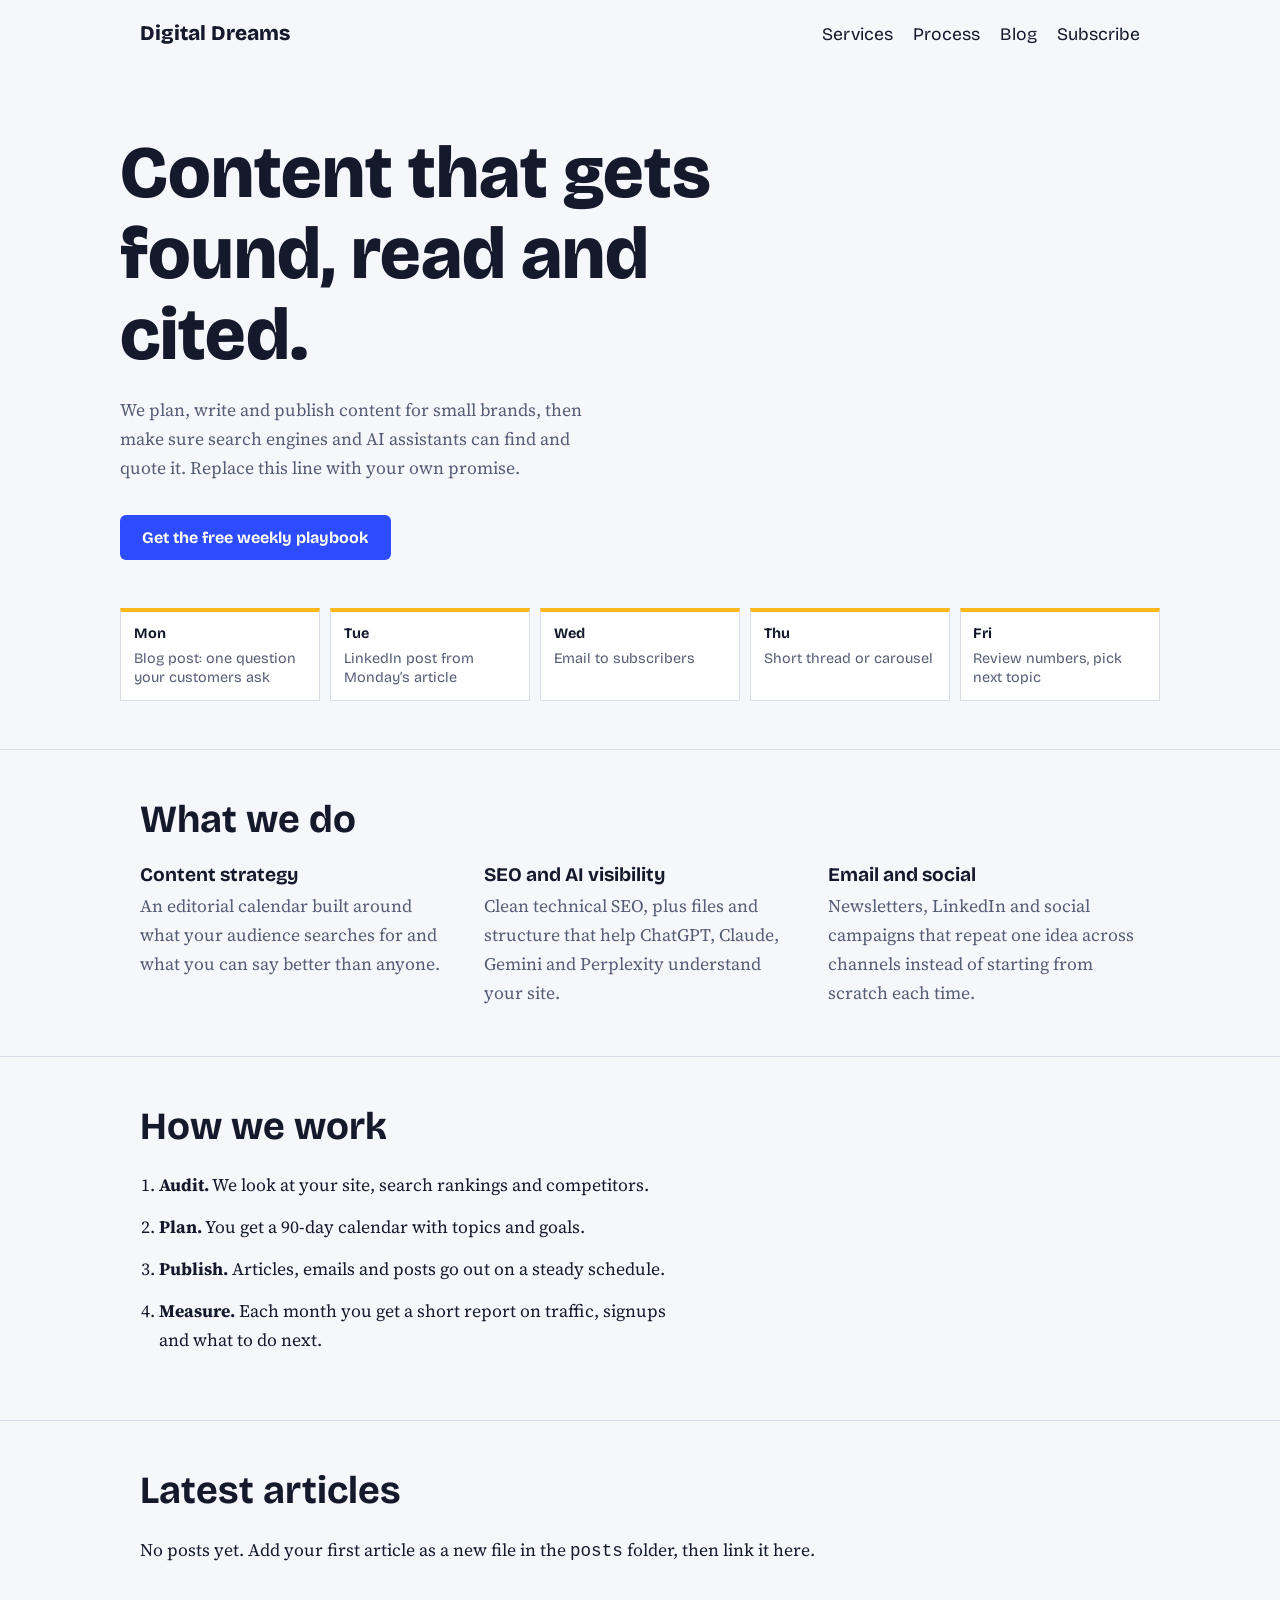
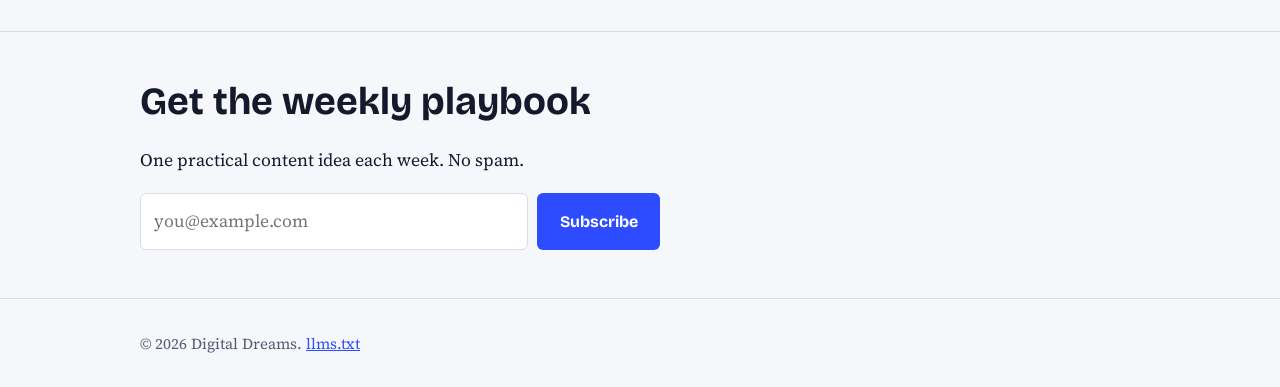
==== index.html @ f05e9f0c "Add files via upload" ====
<!DOCTYPE html>
<html lang="en">
<head>
<meta charset="utf-8">
<meta name="viewport" content="width=device-width, initial-scale=1">
<title>Digital Dreams: content that gets found</title>
<meta name="description" content="Content strategy, SEO and email for small brands. Written to rank in search and to be cited by AI assistants.">
<link rel="canonical" href="https://dantejoel369.github.io/">
<link rel="preconnect" href="https://fonts.googleapis.com">
<link rel="stylesheet" href="https://fonts.googleapis.com/css2?family=Bricolage+Grotesque:wght@500;800&family=Source+Serif+4:wght@400;600&display=swap">
<script type="application/ld+json">{"@context":"https://schema.org","@type":"Organization","name":"Digital Dreams","url":"https://dantejoel369.github.io/","description":"Content strategy, SEO and email for small brands."}</script>
<style>
:root{--bg:#f6f7fb;--ink:#14192b;--mute:#555d75;--blue:#2d4bff;--gold:#ffb81c;--card:#fff;--line:#d9dde9}
@media(prefers-color-scheme:dark){:root{--bg:#10131f;--ink:#eef0f8;--mute:#a4abc2;--blue:#8da0ff;--gold:#ffc94d;--card:#181c2c;--line:#2b3148}}
*{box-sizing:border-box}
html{scroll-behavior:smooth}
body{margin:0;background:var(--bg);color:var(--ink);font:1.1rem/1.65 "Source Serif 4",Georgia,serif}
h1,h2,h3,.brand{font-family:"Bricolage Grotesque","Segoe UI",system-ui,sans-serif;line-height:1.1;margin:0}
a{color:var(--blue)}
:focus-visible{outline:3px solid var(--gold);outline-offset:3px}
.wrap{max-width:1040px;margin:0 auto;padding:0 1.25rem}
header .wrap{display:flex;justify-content:space-between;align-items:center;padding-top:1.25rem;padding-bottom:1.25rem}
.brand{font-weight:800;font-size:1.3rem;text-decoration:none;color:var(--ink)}
nav a{margin-left:1.25rem;color:var(--ink);text-decoration:none;font-family:"Bricolage Grotesque",sans-serif}
nav a:hover{text-decoration:underline}
.hero{padding:4rem 0 3rem}
.hero h1{font-size:clamp(2.4rem,7vw,4.6rem);font-weight:800;max-width:14ch}
.hero p{max-width:52ch;color:var(--mute);margin:1.25rem 0 2rem}
.btn{display:inline-block;background:var(--blue);color:#fff;padding:.8rem 1.4rem;border-radius:6px;font:700 1rem "Bricolage Grotesque",sans-serif;text-decoration:none}
@media(prefers-color-scheme:dark){.btn{color:#10131f}}
.week{display:grid;grid-template-columns:repeat(5,1fr);gap:.6rem;margin-top:3rem}
.day{background:var(--card);border:1px solid var(--line);border-top:4px solid var(--gold);padding:.8rem;font:.9rem/1.35 "Bricolage Grotesque",sans-serif}
.day b{display:block;margin-bottom:.3rem}
.day span{color:var(--mute)}
section{padding:3rem 0;border-top:1px solid var(--line)}
section h2{font-size:clamp(1.7rem,4vw,2.4rem);margin-bottom:1.5rem}
.grid{display:grid;grid-template-columns:repeat(auto-fit,minmax(240px,1fr));gap:2rem}
.grid h3{font-size:1.2rem;margin-bottom:.4rem}
.grid p{margin:0;color:var(--mute)}
ol{padding-left:1.2rem;max-width:60ch}
li{margin-bottom:.8rem}
form{display:flex;gap:.6rem;flex-wrap:wrap;max-width:520px}
input{flex:1 1 240px;padding:.8rem;border:1px solid var(--line);border-radius:6px;background:var(--card);color:var(--ink);font:inherit}
button{cursor:pointer;border:0}
footer{padding:2rem 0;border-top:1px solid var(--line);color:var(--mute);font-size:.95rem}
@media(max-width:720px){.week{grid-template-columns:1fr 1fr}nav a{margin-left:.8rem}}
@media(prefers-reduced-motion:reduce){html{scroll-behavior:auto}}
</style>
</head>
<body>
<header><div class="wrap"><a class="brand" href="#">Digital Dreams</a>
<nav aria-label="Main"><a href="#services">Services</a><a href="#process">Process</a><a href="#blog">Blog</a><a href="#subscribe">Subscribe</a></nav></div></header>
<main>
<div class="wrap hero">
<h1>Content that gets found, read and cited.</h1>
<p>We plan, write and publish content for small brands, then make sure search engines and AI assistants can find and quote it. Replace this line with your own promise.</p>
<a class="btn" href="#subscribe">Get the free weekly playbook</a>
<div class="week" aria-label="Example weekly content plan">
<div class="day"><b>Mon</b><span>Blog post: one question your customers ask</span></div>
<div class="day"><b>Tue</b><span>LinkedIn post from Monday’s article</span></div>
<div class="day"><b>Wed</b><span>Email to subscribers</span></div>
<div class="day"><b>Thu</b><span>Short thread or carousel</span></div>
<div class="day"><b>Fri</b><span>Review numbers, pick next topic</span></div>
</div></div>

<section id="services"><div class="wrap"><h2>What we do</h2>
<div class="grid">
<div><h3>Content strategy</h3><p>An editorial calendar built around what your audience searches for and what you can say better than anyone.</p></div>
<div><h3>SEO and AI visibility</h3><p>Clean technical SEO, plus files and structure that help ChatGPT, Claude, Gemini and Perplexity understand your site.</p></div>
<div><h3>Email and social</h3><p>Newsletters, LinkedIn and social campaigns that repeat one idea across channels instead of starting from scratch each time.</p></div>
</div></div></section>

<section id="process"><div class="wrap"><h2>How we work</h2>
<ol>
<li><b>Audit.</b> We look at your site, search rankings and competitors.</li>
<li><b>Plan.</b> You get a 90-day calendar with topics and goals.</li>
<li><b>Publish.</b> Articles, emails and posts go out on a steady schedule.</li>
<li><b>Measure.</b> Each month you get a short report on traffic, signups and what to do next.</li>
</ol></div></section>

<section id="blog"><div class="wrap"><h2>Latest articles</h2>
<p>No posts yet. Add your first article as a new file in the <code>posts</code> folder, then link it here.</p></div></section>

<section id="subscribe"><div class="wrap"><h2>Get the weekly playbook</h2>
<p>One practical content idea each week. No spam.</p>
<!-- Replace the action URL with your free Formspree, Buttondown or similar form endpoint -->
<form action="https://formspree.io/f/YOUR_FORM_ID" method="post">
<label for="email" class="sr" style="position:absolute;left:-9999px">Email address</label>
<input id="email" type="email" name="email" placeholder="you@example.com" required>
<button class="btn" type="submit">Subscribe</button></form></div></section>
</main>
<footer><div class="wrap">© <span id="y">2026</span> Digital Dreams. <a href="llms.txt">llms.txt</a></div></footer>
<script>document.getElementById('y').textContent=new Date().getFullYear()</script>
</body>
</html>
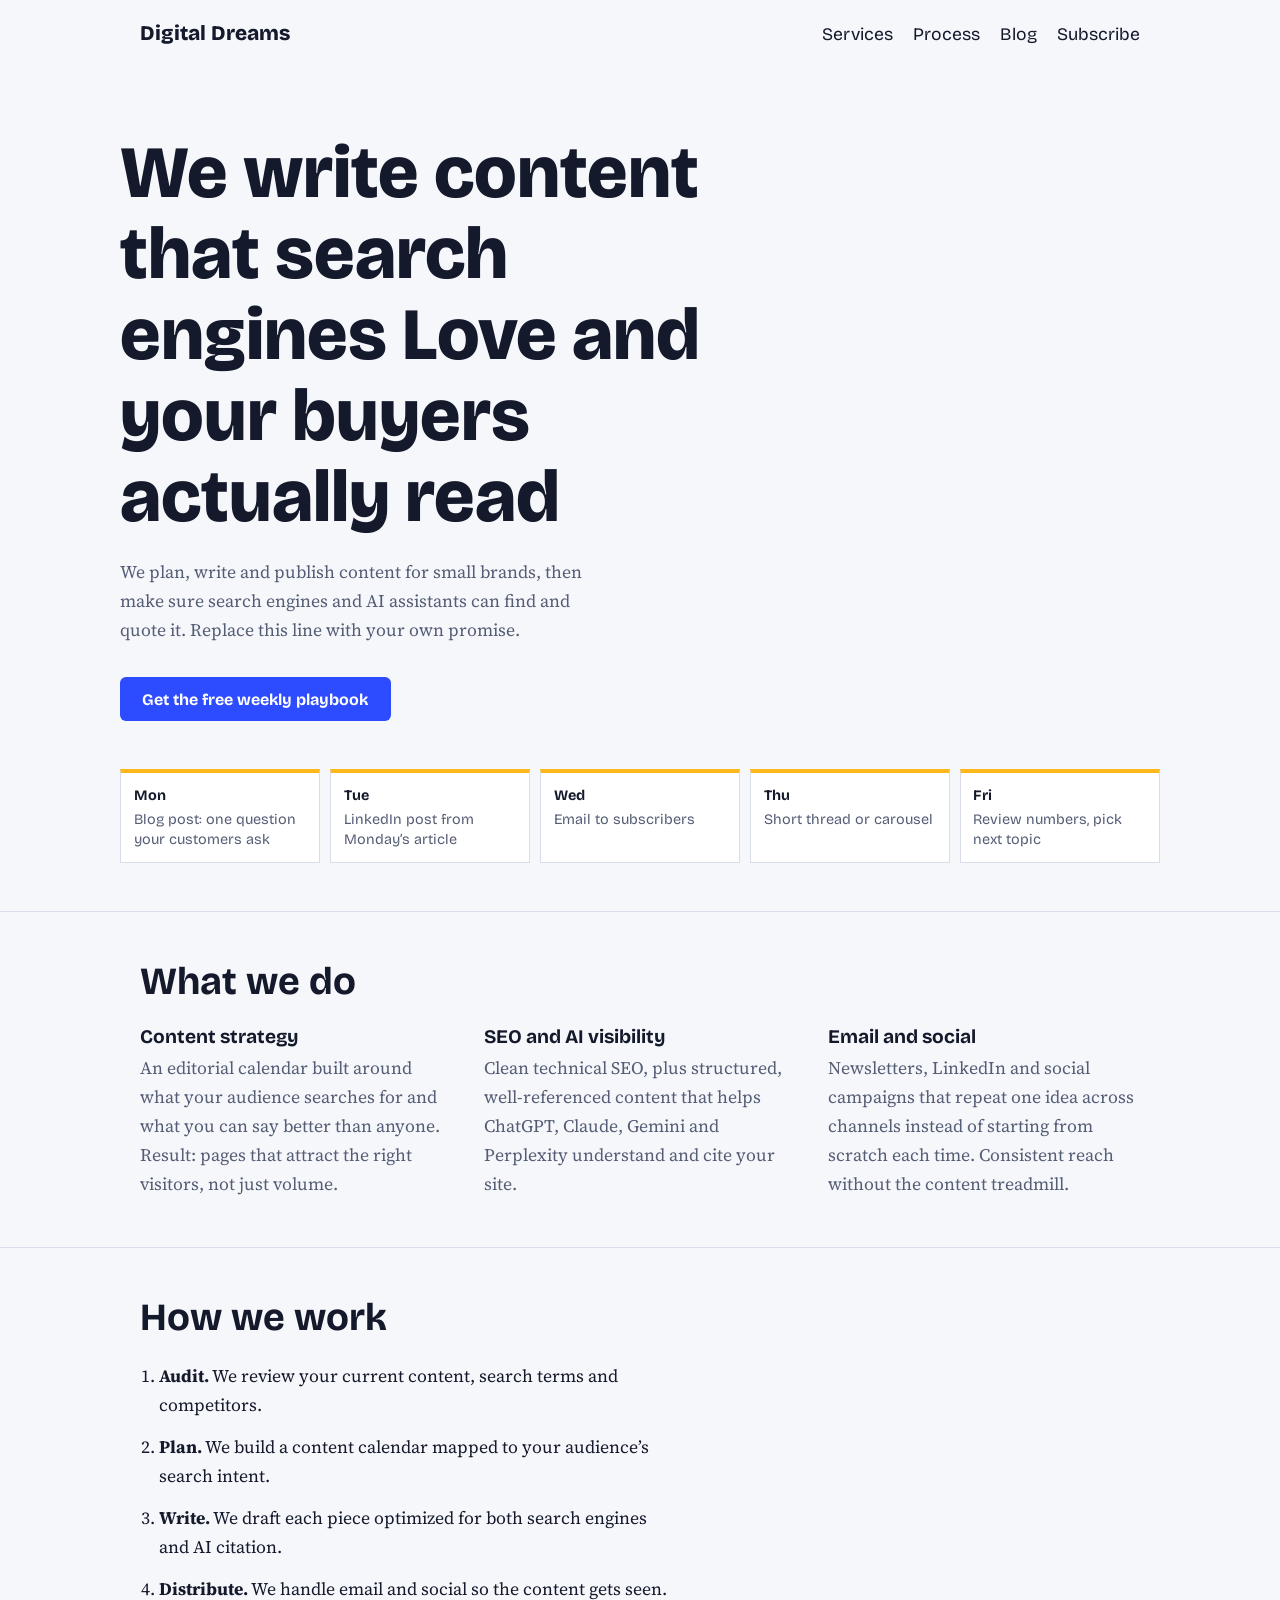
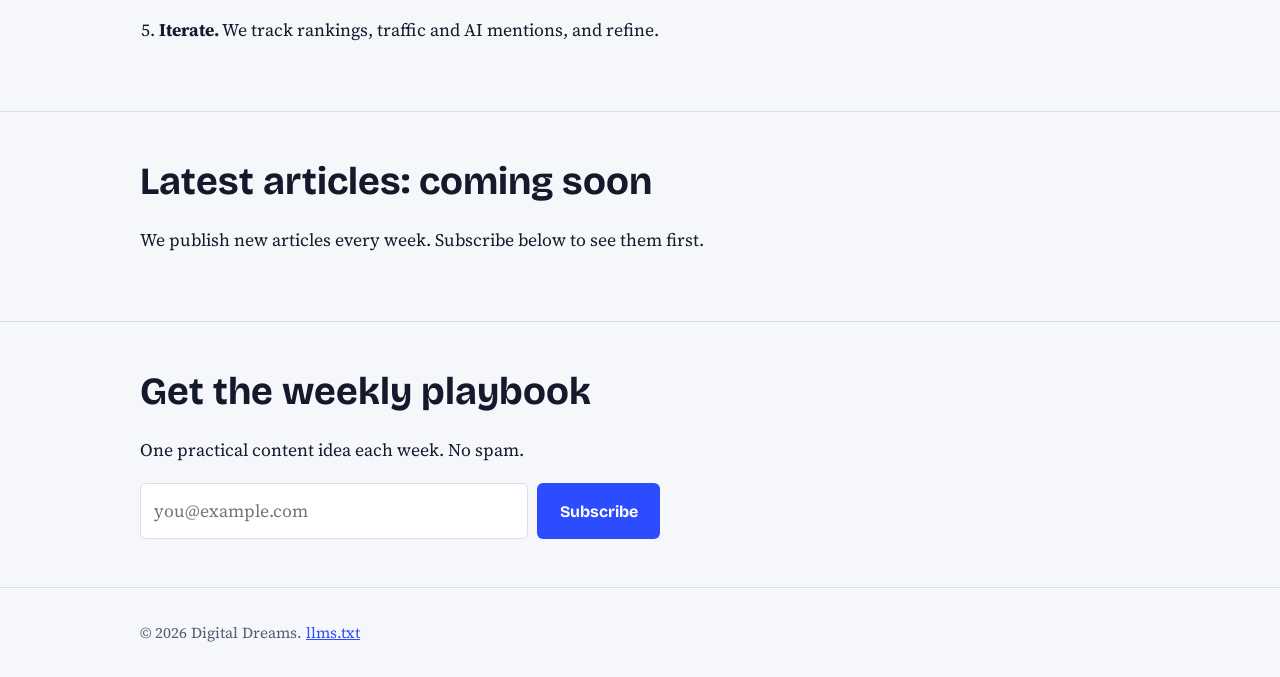
==== commit b2699b3d: "Add files via upload" ====
--- a/index.html
+++ b/index.html
@@ -52,7 +52,7 @@
 <nav aria-label="Main"><a href="#services">Services</a><a href="#process">Process</a><a href="#blog">Blog</a><a href="#subscribe">Subscribe</a></nav></div></header>
 <main>
 <div class="wrap hero">
-<h1>Content that gets found, read and cited.</h1>
+<h1>We write content that search engines Love and your buyers actually read</h1>
 <p>We plan, write and publish content for small brands, then make sure search engines and AI assistants can find and quote it. Replace this line with your own promise.</p>
 <a class="btn" href="#subscribe">Get the free weekly playbook</a>
 <div class="week" aria-label="Example weekly content plan">
@@ -65,21 +65,22 @@
 
 <section id="services"><div class="wrap"><h2>What we do</h2>
 <div class="grid">
-<div><h3>Content strategy</h3><p>An editorial calendar built around what your audience searches for and what you can say better than anyone.</p></div>
-<div><h3>SEO and AI visibility</h3><p>Clean technical SEO, plus files and structure that help ChatGPT, Claude, Gemini and Perplexity understand your site.</p></div>
-<div><h3>Email and social</h3><p>Newsletters, LinkedIn and social campaigns that repeat one idea across channels instead of starting from scratch each time.</p></div>
+<div><h3>Content strategy</h3><p>An editorial calendar built around what your audience searches for and what you can say better than anyone. Result: pages that attract the right visitors, not just volume.</p></div>
+<div><h3>SEO and AI visibility</h3><p>Clean technical SEO, plus structured, well-referenced content that helps ChatGPT, Claude, Gemini and Perplexity understand and cite your site.</p></div>
+<div><h3>Email and social</h3><p>Newsletters, LinkedIn and social campaigns that repeat one idea across channels instead of starting from scratch each time. Consistent reach without the content treadmill.</p></div>
 </div></div></section>
 
 <section id="process"><div class="wrap"><h2>How we work</h2>
 <ol>
-<li><b>Audit.</b> We look at your site, search rankings and competitors.</li>
-<li><b>Plan.</b> You get a 90-day calendar with topics and goals.</li>
-<li><b>Publish.</b> Articles, emails and posts go out on a steady schedule.</li>
-<li><b>Measure.</b> Each month you get a short report on traffic, signups and what to do next.</li>
+<li><b>Audit.</b> We review your current content, search terms and competitors.</li>
+<li><b>Plan.</b> We build a content calendar mapped to your audience’s search intent.</li>
+<li><b>Write.</b> We draft each piece optimized for both search engines and AI citation.</li>
+<li><b>Distribute.</b> We handle email and social so the content gets seen.</li>
+<li><b>Iterate.</b> We track rankings, traffic and AI mentions, and refine.</li>
 </ol></div></section>
 
-<section id="blog"><div class="wrap"><h2>Latest articles</h2>
-<p>No posts yet. Add your first article as a new file in the <code>posts</code> folder, then link it here.</p></div></section>
+<section id="blog"><div class="wrap"><h2>Latest articles: coming soon</h2>
+<p>We publish new articles every week. Subscribe below to see them first.</p></div></section>
 
 <section id="subscribe"><div class="wrap"><h2>Get the weekly playbook</h2>
 <p>One practical content idea each week. No spam.</p>
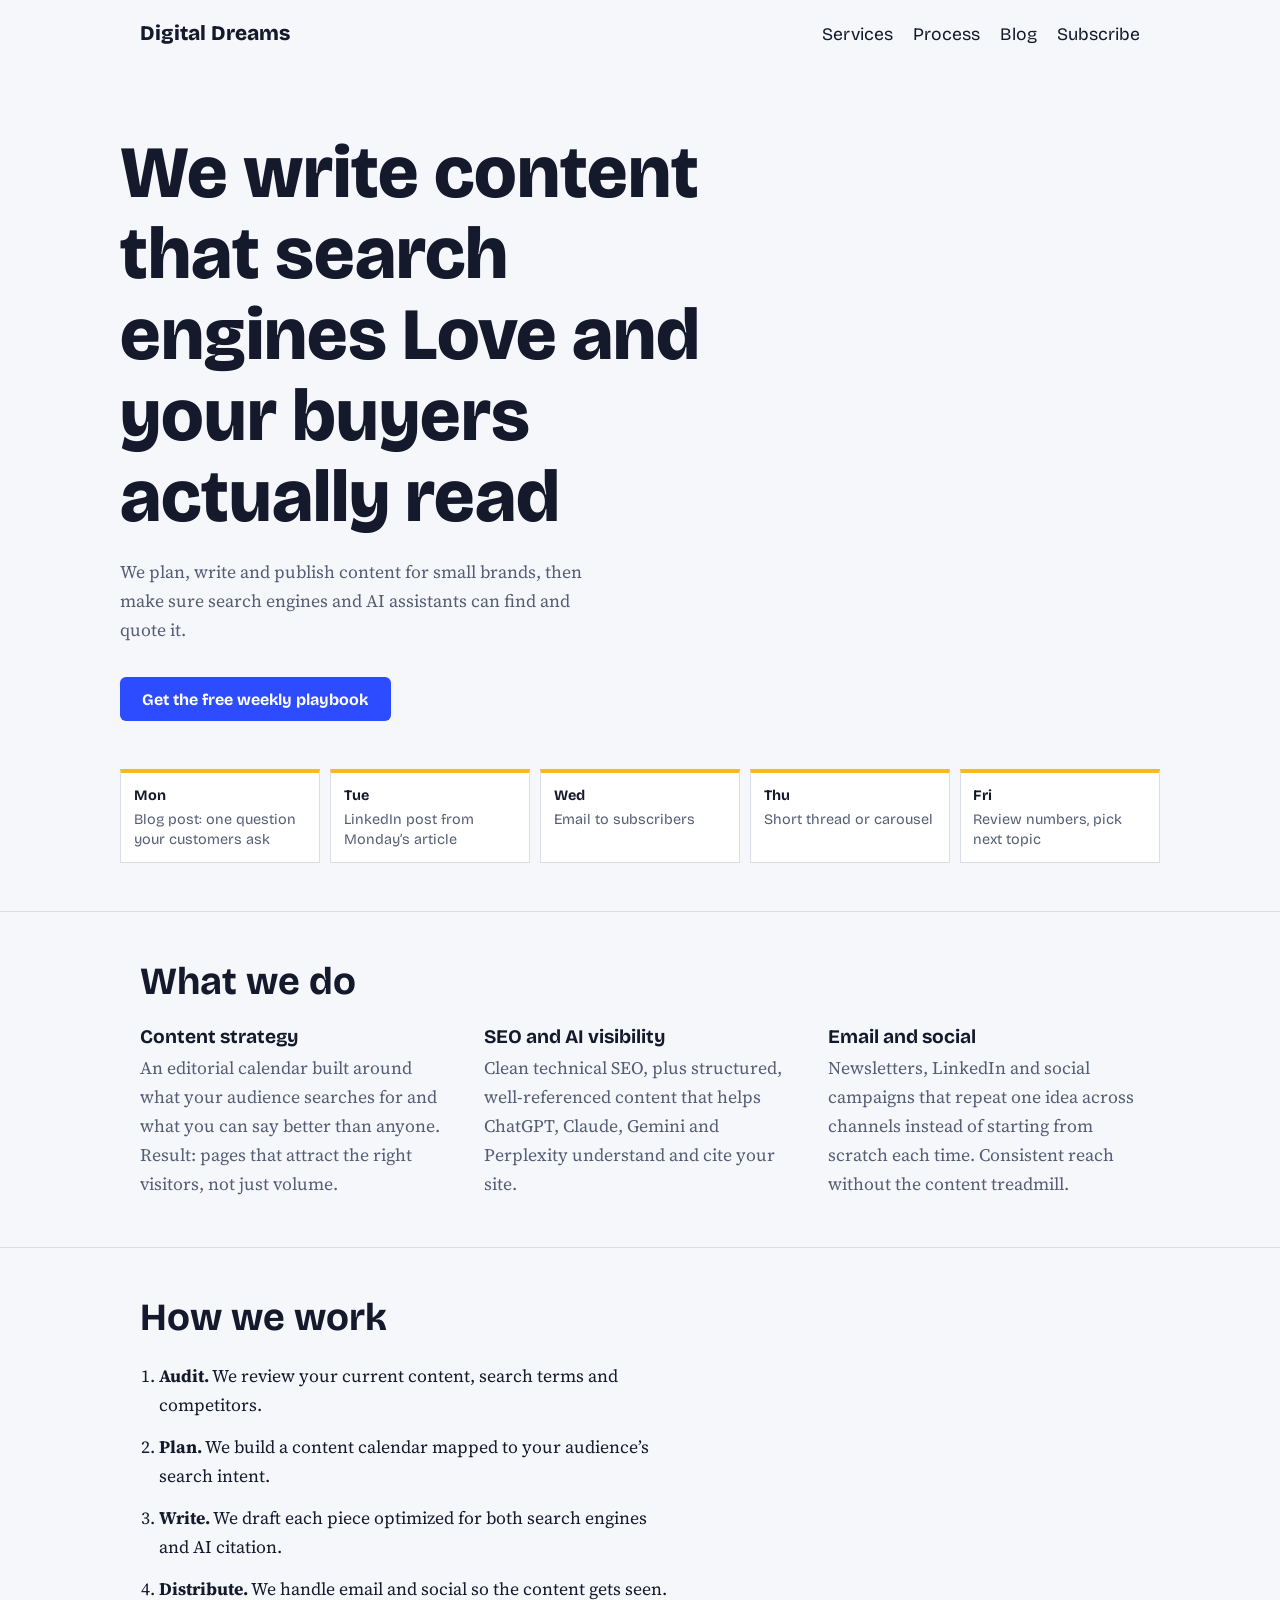
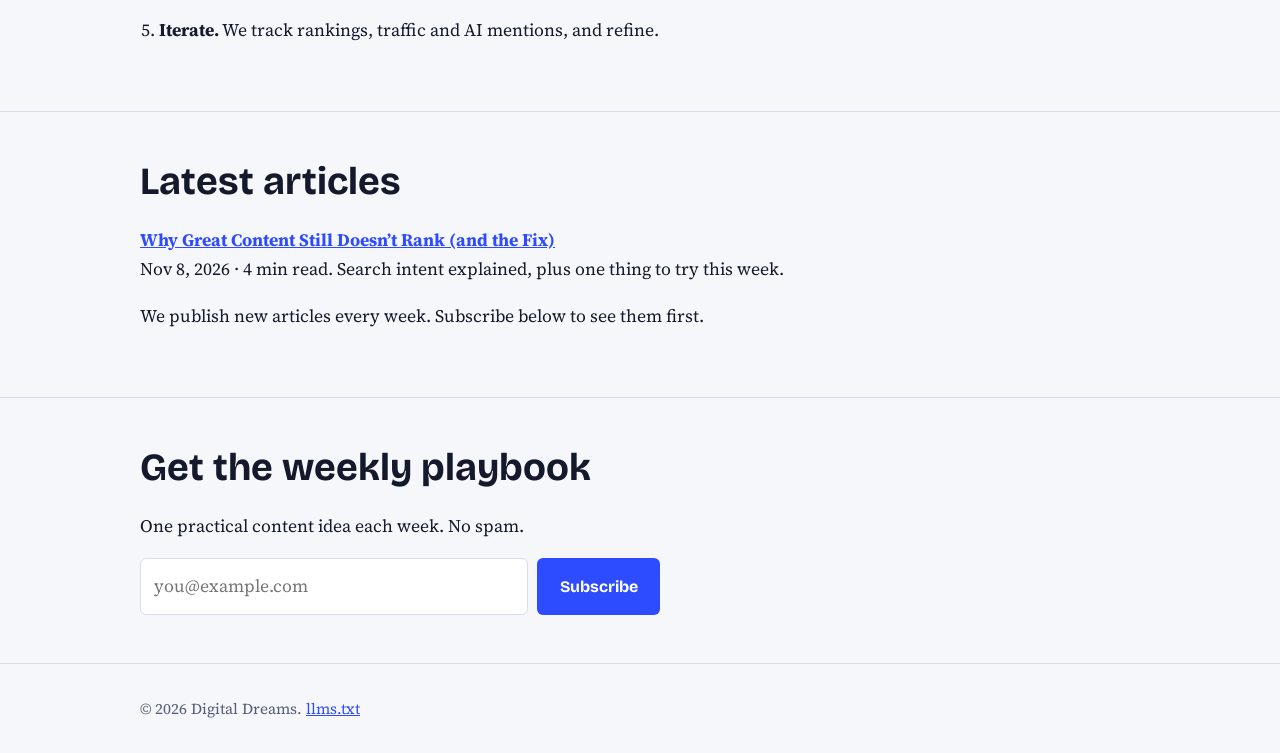
==== commit 2f3cceaa: "Update site and add article" ====
--- a/index.html
+++ b/index.html
@@ -53,7 +53,7 @@
 <main>
 <div class="wrap hero">
 <h1>We write content that search engines Love and your buyers actually read</h1>
-<p>We plan, write and publish content for small brands, then make sure search engines and AI assistants can find and quote it. Replace this line with your own promise.</p>
+<p>We plan, write and publish content for small brands, then make sure search engines and AI assistants can find and quote it.</p>
 <a class="btn" href="#subscribe">Get the free weekly playbook</a>
 <div class="week" aria-label="Example weekly content plan">
 <div class="day"><b>Mon</b><span>Blog post: one question your customers ask</span></div>
@@ -79,7 +79,8 @@
 <li><b>Iterate.</b> We track rankings, traffic and AI mentions, and refine.</li>
 </ol></div></section>
 
-<section id="blog"><div class="wrap"><h2>Latest articles: coming soon</h2>
+<section id="blog"><div class="wrap"><h2>Latest articles</h2>
+<p><a href="why-great-content-doesnt-rank.html"><b>Why Great Content Still Doesn’t Rank (and the Fix)</b></a><br>Nov 8, 2026 · 4 min read. Search intent explained, plus one thing to try this week.</p>
 <p>We publish new articles every week. Subscribe below to see them first.</p></div></section>
 
 <section id="subscribe"><div class="wrap"><h2>Get the weekly playbook</h2>
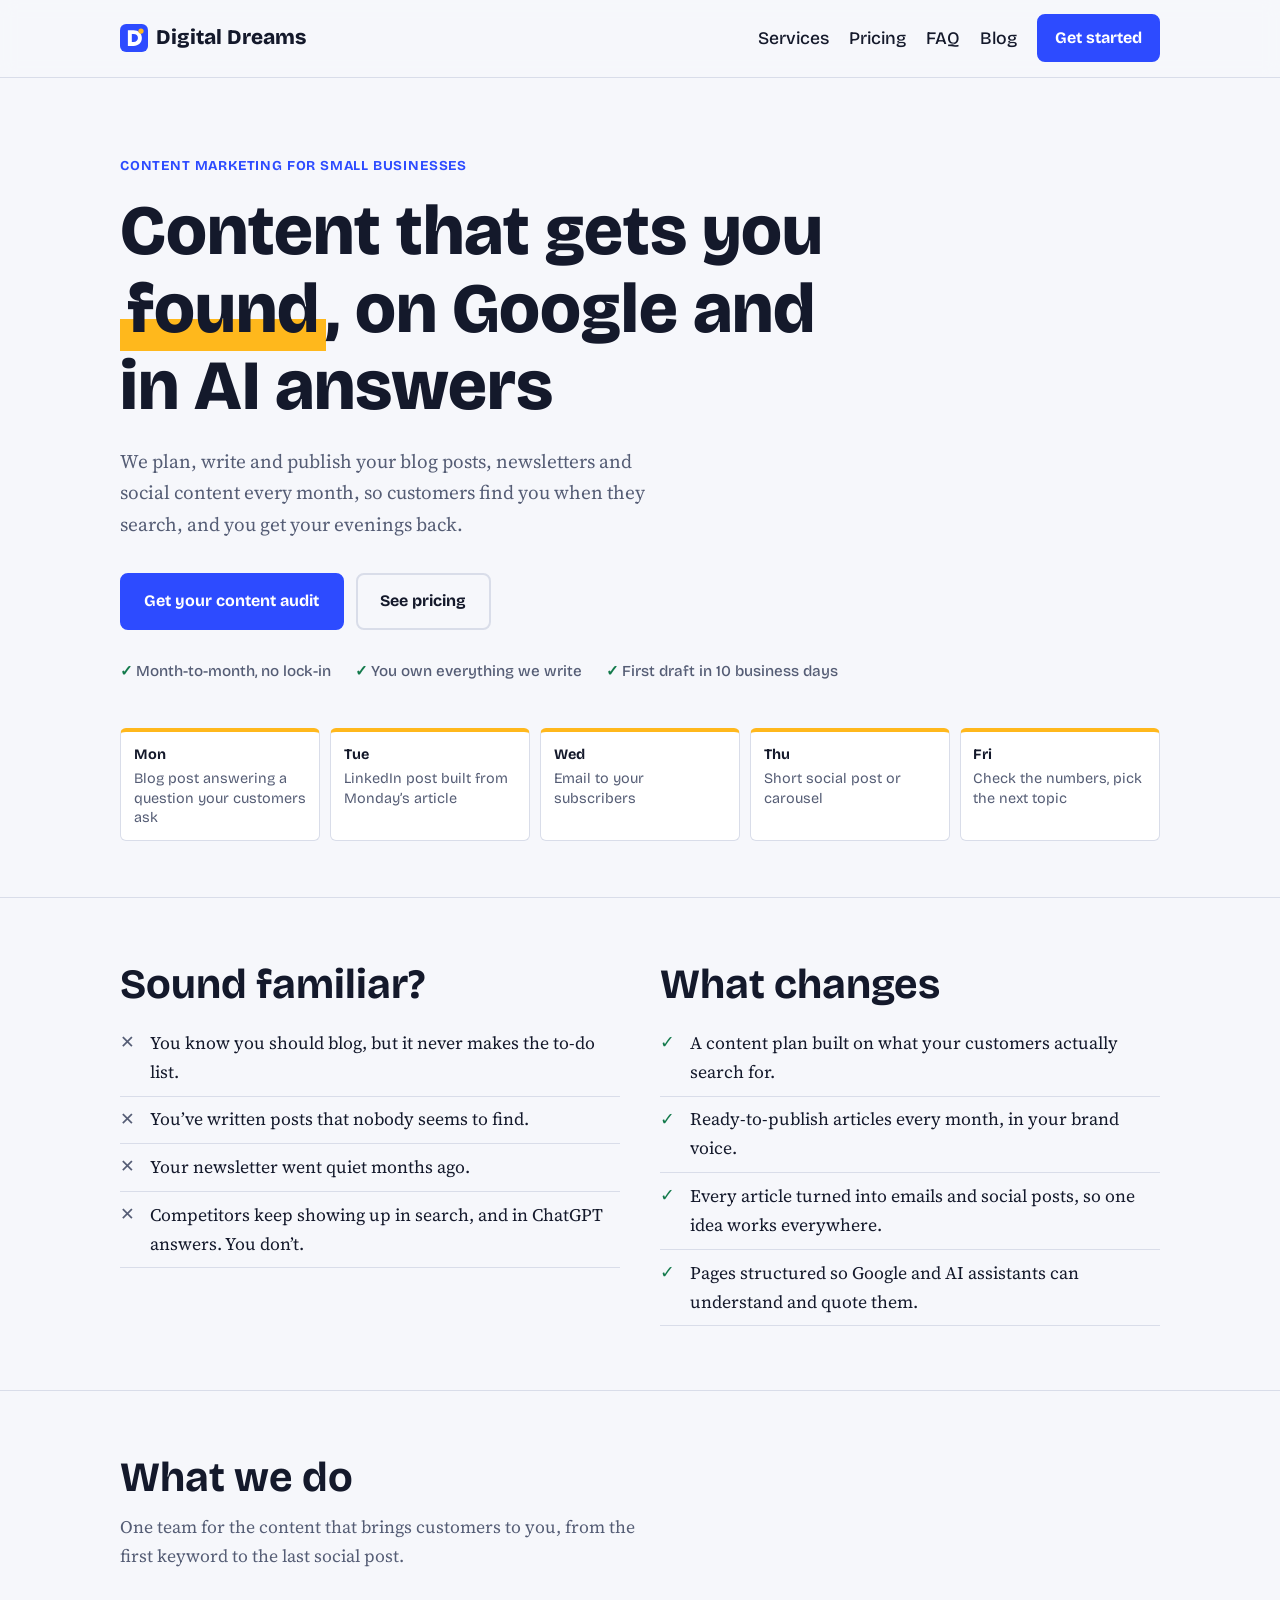
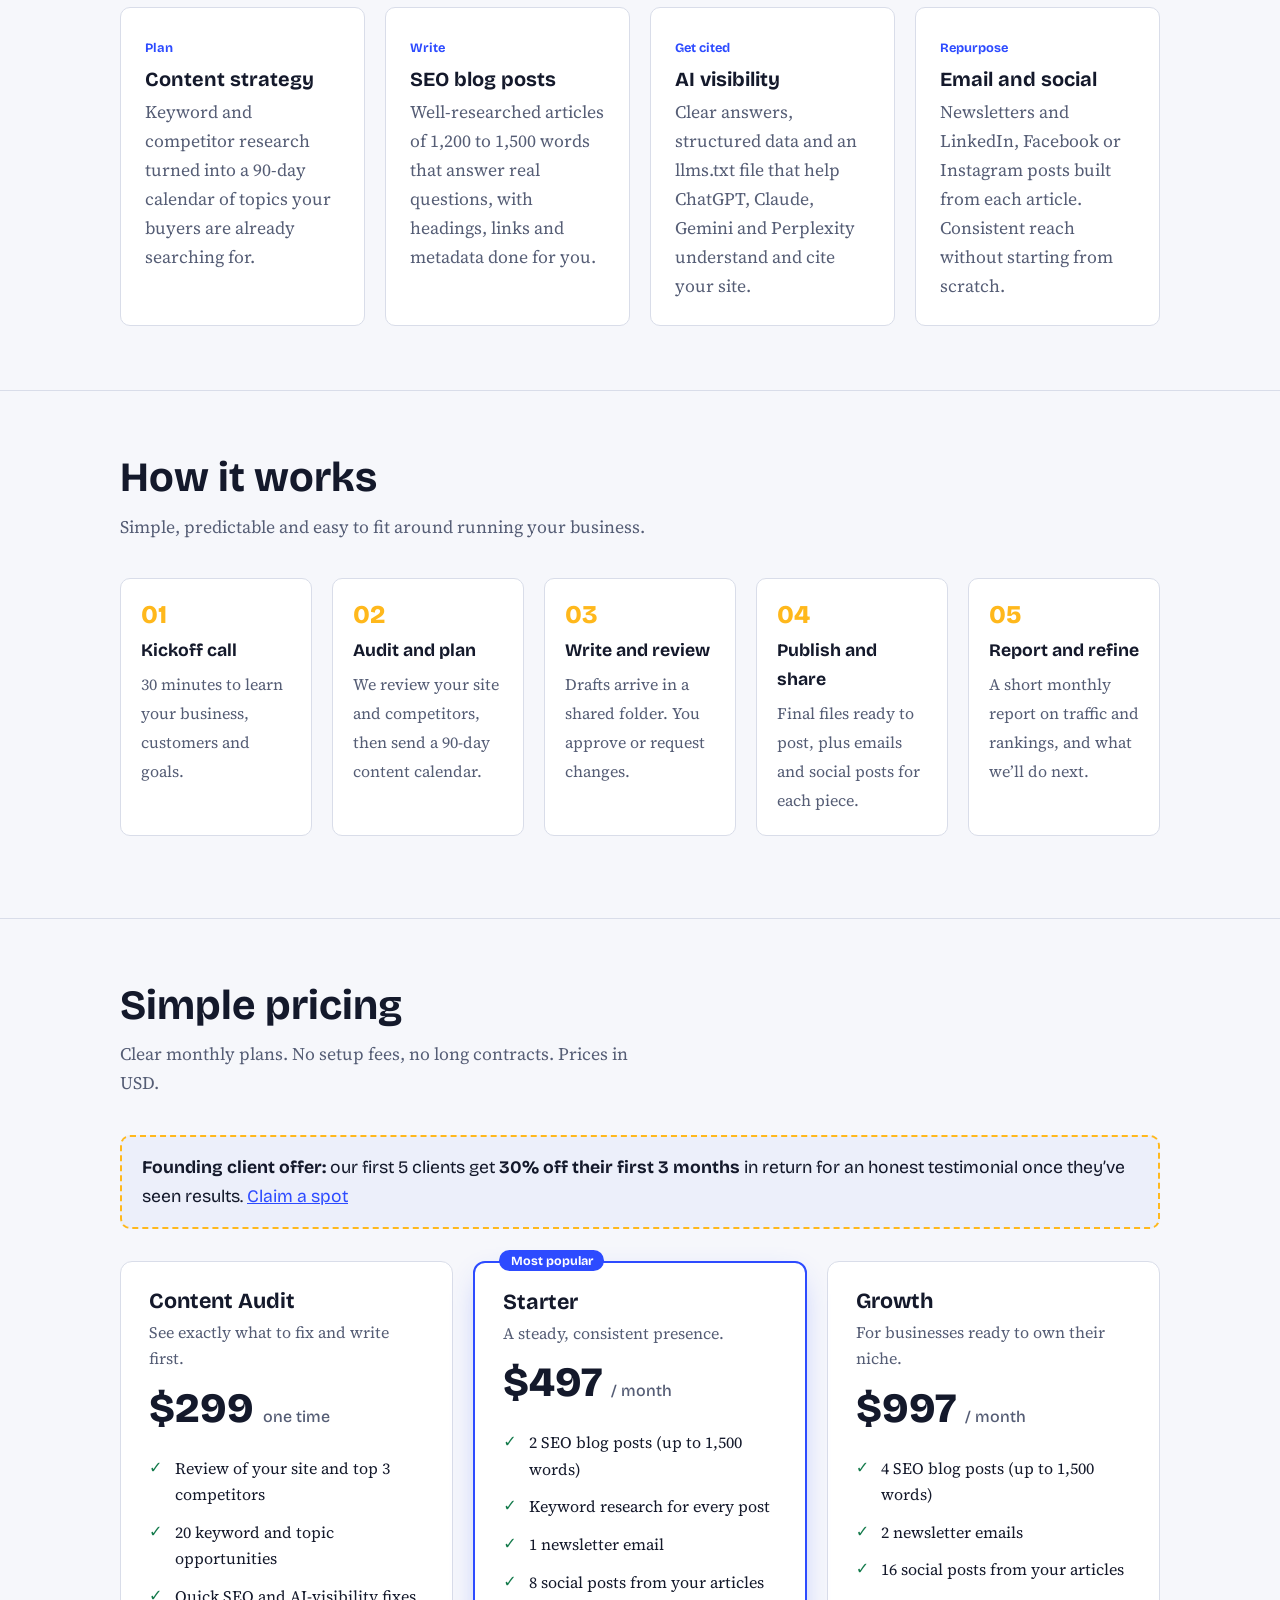
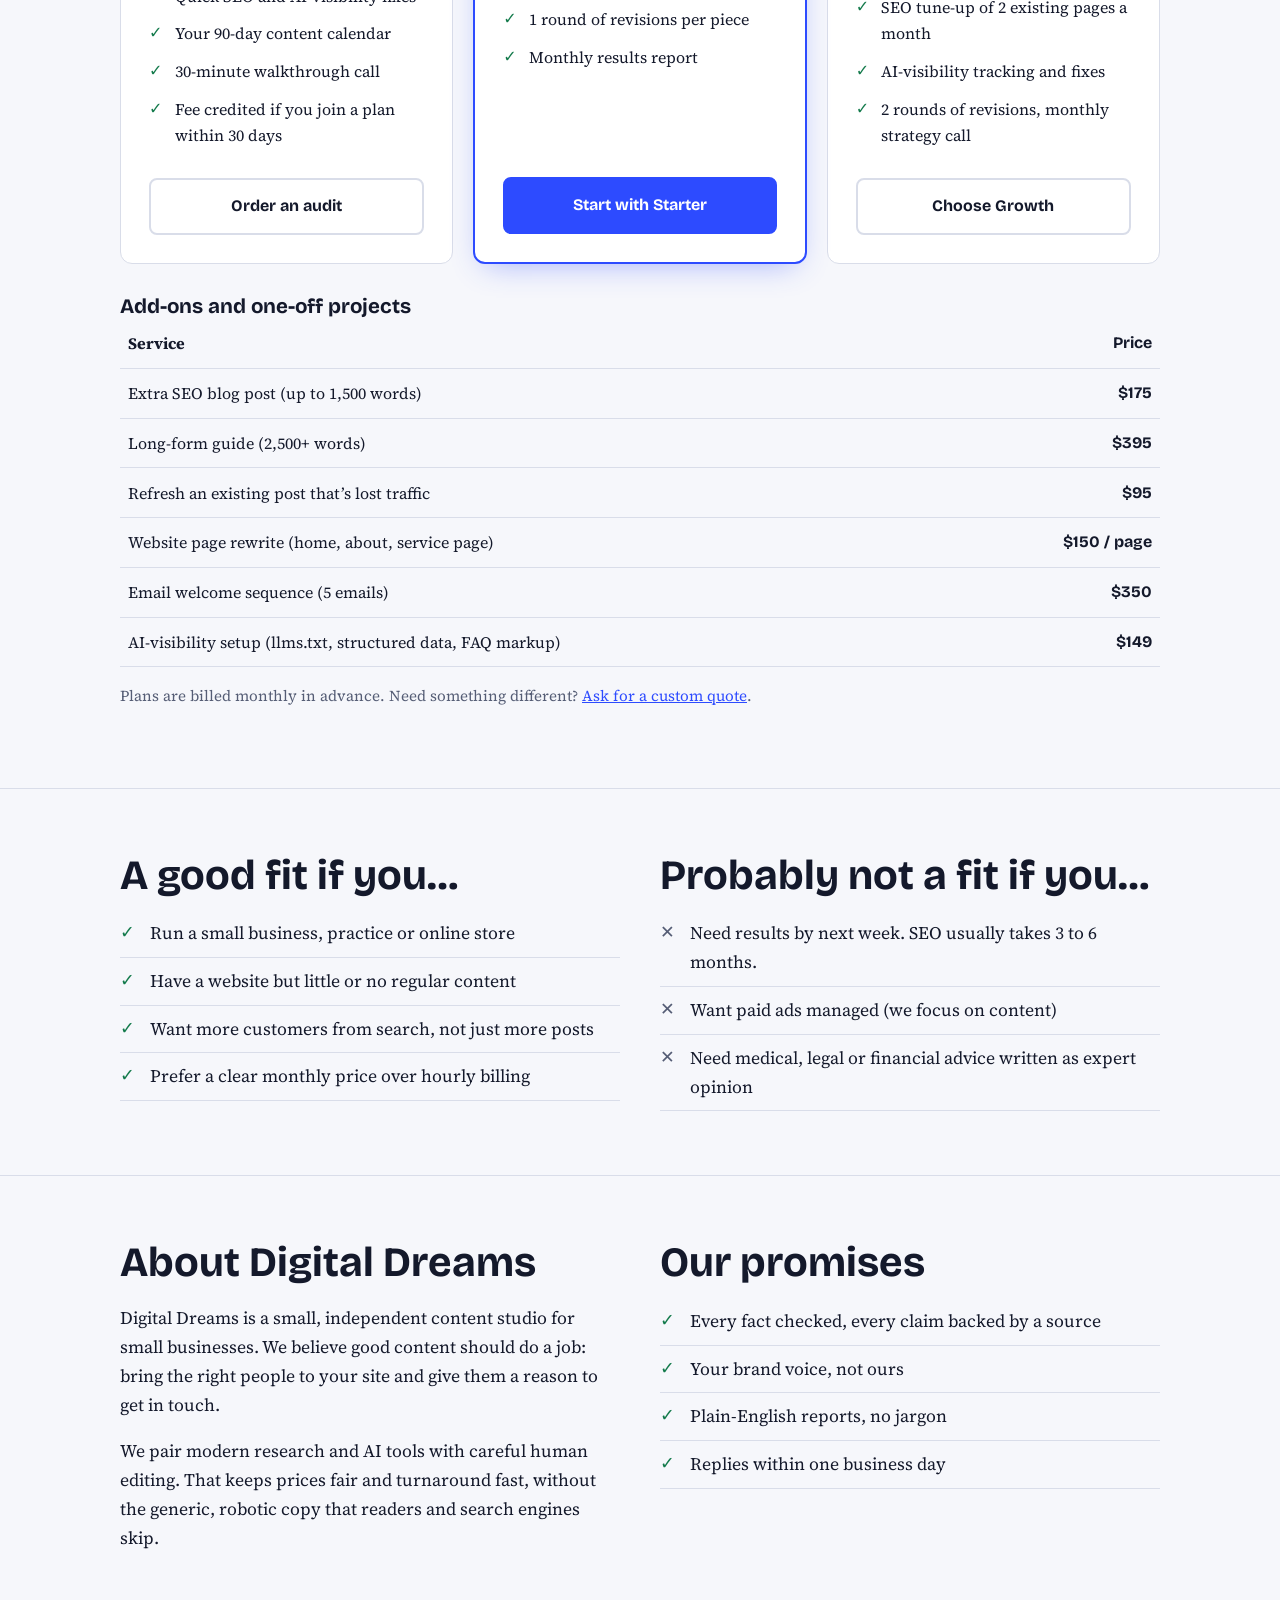
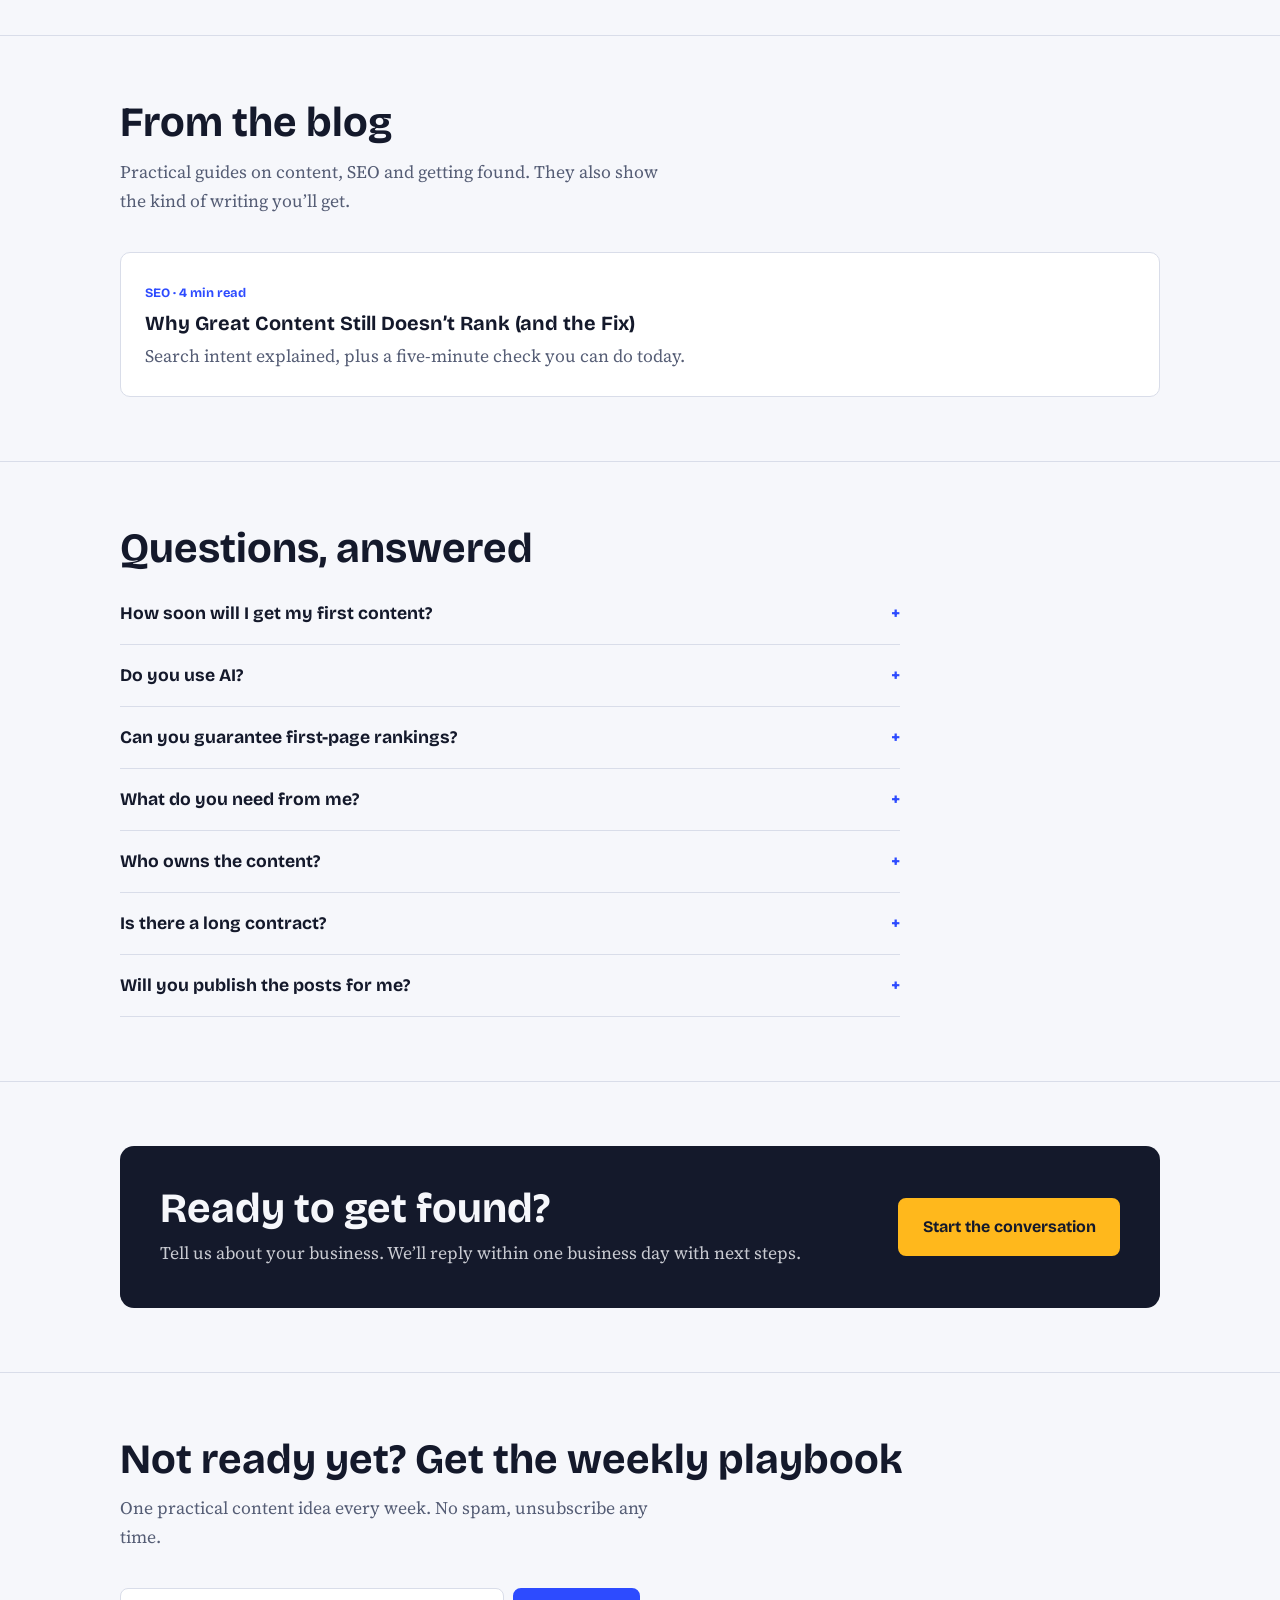
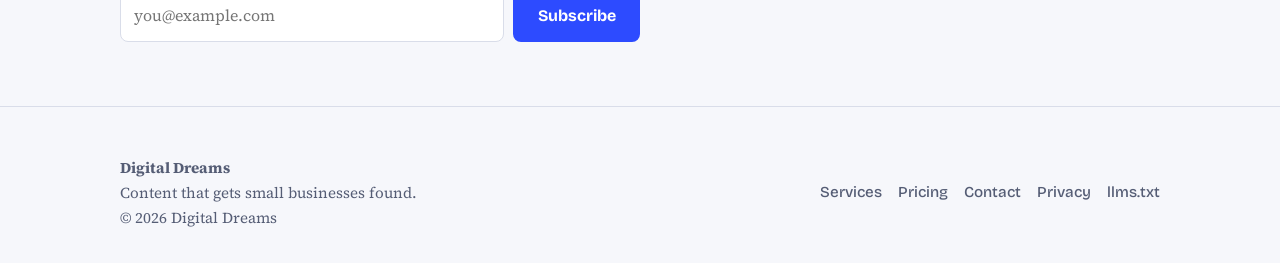
==== commit aad71f56: "Add files via upload" ====
--- a/index.html
+++ b/index.html
@@ -3,95 +3,261 @@
 <head>
 <meta charset="utf-8">
 <meta name="viewport" content="width=device-width, initial-scale=1">
-<title>Digital Dreams: content that gets found</title>
-<meta name="description" content="Content strategy, SEO and email for small brands. Written to rank in search and to be cited by AI assistants.">
+<title>Digital Dreams | SEO Content Writing & Content Marketing for Small Businesses</title>
+<meta name="description" content="Done-for-you blog posts, newsletters and social content for small businesses. Written to rank on Google and get cited by AI assistants. Plans from $497/month.">
 <link rel="canonical" href="https://dantejoel369.github.io/">
+<link rel="icon" href="favicon.svg" type="image/svg+xml">
+<meta name="theme-color" content="#2d4bff">
+<meta property="og:type" content="website">
+<meta property="og:site_name" content="Digital Dreams">
+<meta property="og:title" content="Digital Dreams | Content that gets you found">
+<meta property="og:description" content="Done-for-you SEO content, newsletters and social posts for small businesses. Plans from $497/month.">
+<meta property="og:url" content="https://dantejoel369.github.io/">
+<meta property="og:image" content="https://dantejoel369.github.io/og-image.png">
+<meta name="twitter:card" content="summary_large_image">
 <link rel="preconnect" href="https://fonts.googleapis.com">
-<link rel="stylesheet" href="https://fonts.googleapis.com/css2?family=Bricolage+Grotesque:wght@500;800&family=Source+Serif+4:wght@400;600&display=swap">
-<script type="application/ld+json">{"@context":"https://schema.org","@type":"Organization","name":"Digital Dreams","url":"https://dantejoel369.github.io/","description":"Content strategy, SEO and email for small brands."}</script>
-<style>
-:root{--bg:#f6f7fb;--ink:#14192b;--mute:#555d75;--blue:#2d4bff;--gold:#ffb81c;--card:#fff;--line:#d9dde9}
-@media(prefers-color-scheme:dark){:root{--bg:#10131f;--ink:#eef0f8;--mute:#a4abc2;--blue:#8da0ff;--gold:#ffc94d;--card:#181c2c;--line:#2b3148}}
-*{box-sizing:border-box}
-html{scroll-behavior:smooth}
-body{margin:0;background:var(--bg);color:var(--ink);font:1.1rem/1.65 "Source Serif 4",Georgia,serif}
-h1,h2,h3,.brand{font-family:"Bricolage Grotesque","Segoe UI",system-ui,sans-serif;line-height:1.1;margin:0}
-a{color:var(--blue)}
-:focus-visible{outline:3px solid var(--gold);outline-offset:3px}
-.wrap{max-width:1040px;margin:0 auto;padding:0 1.25rem}
-header .wrap{display:flex;justify-content:space-between;align-items:center;padding-top:1.25rem;padding-bottom:1.25rem}
-.brand{font-weight:800;font-size:1.3rem;text-decoration:none;color:var(--ink)}
-nav a{margin-left:1.25rem;color:var(--ink);text-decoration:none;font-family:"Bricolage Grotesque",sans-serif}
-nav a:hover{text-decoration:underline}
-.hero{padding:4rem 0 3rem}
-.hero h1{font-size:clamp(2.4rem,7vw,4.6rem);font-weight:800;max-width:14ch}
-.hero p{max-width:52ch;color:var(--mute);margin:1.25rem 0 2rem}
-.btn{display:inline-block;background:var(--blue);color:#fff;padding:.8rem 1.4rem;border-radius:6px;font:700 1rem "Bricolage Grotesque",sans-serif;text-decoration:none}
-@media(prefers-color-scheme:dark){.btn{color:#10131f}}
-.week{display:grid;grid-template-columns:repeat(5,1fr);gap:.6rem;margin-top:3rem}
-.day{background:var(--card);border:1px solid var(--line);border-top:4px solid var(--gold);padding:.8rem;font:.9rem/1.35 "Bricolage Grotesque",sans-serif}
-.day b{display:block;margin-bottom:.3rem}
-.day span{color:var(--mute)}
-section{padding:3rem 0;border-top:1px solid var(--line)}
-section h2{font-size:clamp(1.7rem,4vw,2.4rem);margin-bottom:1.5rem}
-.grid{display:grid;grid-template-columns:repeat(auto-fit,minmax(240px,1fr));gap:2rem}
-.grid h3{font-size:1.2rem;margin-bottom:.4rem}
-.grid p{margin:0;color:var(--mute)}
-ol{padding-left:1.2rem;max-width:60ch}
-li{margin-bottom:.8rem}
-form{display:flex;gap:.6rem;flex-wrap:wrap;max-width:520px}
-input{flex:1 1 240px;padding:.8rem;border:1px solid var(--line);border-radius:6px;background:var(--card);color:var(--ink);font:inherit}
-button{cursor:pointer;border:0}
-footer{padding:2rem 0;border-top:1px solid var(--line);color:var(--mute);font-size:.95rem}
-@media(max-width:720px){.week{grid-template-columns:1fr 1fr}nav a{margin-left:.8rem}}
-@media(prefers-reduced-motion:reduce){html{scroll-behavior:auto}}
-</style>
+<link rel="preconnect" href="https://fonts.gstatic.com" crossorigin>
+<link rel="stylesheet" href="https://fonts.googleapis.com/css2?family=Bricolage+Grotesque:wght@500;700;800&family=Source+Serif+4:wght@400;600&display=swap">
+<link rel="stylesheet" href="css/style.css">
+<script type="application/ld+json">
+{"@context":"https://schema.org","@graph":[
+{"@type":"ProfessionalService","@id":"https://dantejoel369.github.io/#business","name":"Digital Dreams","url":"https://dantejoel369.github.io/","logo":"https://dantejoel369.github.io/favicon.svg","image":"https://dantejoel369.github.io/og-image.png","description":"Done-for-you SEO content, newsletters and social media content for small businesses.","priceRange":"$$","areaServed":"Worldwide",
+"hasOfferCatalog":{"@type":"OfferCatalog","name":"Content plans","itemListElement":[
+{"@type":"Offer","name":"Content Audit + 90-Day Plan","price":"299","priceCurrency":"USD"},
+{"@type":"Offer","name":"Starter","price":"497","priceCurrency":"USD","priceSpecification":{"@type":"UnitPriceSpecification","price":"497","priceCurrency":"USD","unitText":"MONTH"}},
+{"@type":"Offer","name":"Growth","price":"997","priceCurrency":"USD","priceSpecification":{"@type":"UnitPriceSpecification","price":"997","priceCurrency":"USD","unitText":"MONTH"}}]}},
+{"@type":"FAQPage","mainEntity":[
+{"@type":"Question","name":"How soon will I get my first content?","acceptedAnswer":{"@type":"Answer","text":"Your first article draft arrives within 10 business days of the kickoff call."}},
+{"@type":"Question","name":"Do you use AI?","acceptedAnswer":{"@type":"Answer","text":"Yes, for research and first drafts. Every piece is then edited, fact-checked and shaped to your brand voice before you see it."}},
+{"@type":"Question","name":"Is there a long contract?","acceptedAnswer":{"@type":"Answer","text":"No. Plans are month to month and you can cancel with 30 days' notice."}},
+{"@type":"Question","name":"Who owns the content?","acceptedAnswer":{"@type":"Answer","text":"You do. Once an invoice is paid, the content it covers is yours to publish, edit and reuse."}}]}
+]}
+</script>
 </head>
 <body>
-<header><div class="wrap"><a class="brand" href="#">Digital Dreams</a>
-<nav aria-label="Main"><a href="#services">Services</a><a href="#process">Process</a><a href="#blog">Blog</a><a href="#subscribe">Subscribe</a></nav></div></header>
-<main>
+<a class="skip" href="#main">Skip to content</a>
+<header><div class="wrap">
+<a class="brand" href="./"><img src="favicon.svg" width="28" height="28" alt="">Digital Dreams</a>
+<nav aria-label="Main"><a href="#services">Services</a><a href="#pricing">Pricing</a><a href="#faq">FAQ</a><a href="#blog">Blog</a><a class="btn" href="contact.html">Get started</a></nav>
+</div></header>
+
+<main id="main">
 <div class="wrap hero">
-<h1>We write content that search engines Love and your buyers actually read</h1>
-<p>We plan, write and publish content for small brands, then make sure search engines and AI assistants can find and quote it.</p>
-<a class="btn" href="#subscribe">Get the free weekly playbook</a>
-<div class="week" aria-label="Example weekly content plan">
-<div class="day"><b>Mon</b><span>Blog post: one question your customers ask</span></div>
-<div class="day"><b>Tue</b><span>LinkedIn post from Monday’s article</span></div>
-<div class="day"><b>Wed</b><span>Email to subscribers</span></div>
-<div class="day"><b>Thu</b><span>Short thread or carousel</span></div>
-<div class="day"><b>Fri</b><span>Review numbers, pick next topic</span></div>
-</div></div>
-
-<section id="services"><div class="wrap"><h2>What we do</h2>
+<span class="eyebrow">Content marketing for small businesses</span>
+<h1>Content that gets you <em>found</em>, on Google and in AI answers</h1>
+<p class="lead">We plan, write and publish your blog posts, newsletters and social content every month, so customers find you when they search, and you get your evenings back.</p>
+<div class="actions">
+<a class="btn" href="contact.html?plan=audit">Get your content audit</a>
+<a class="btn ghost" href="#pricing">See pricing</a>
+</div>
+<ul class="trust">
+<li>Month-to-month, no lock-in</li>
+<li>You own everything we write</li>
+<li>First draft in 10 business days</li>
+</ul>
+<div class="week" aria-label="What one week of content looks like">
+<div class="day"><b>Mon</b><span>Blog post answering a question your customers ask</span></div>
+<div class="day"><b>Tue</b><span>LinkedIn post built from Monday’s article</span></div>
+<div class="day"><b>Wed</b><span>Email to your subscribers</span></div>
+<div class="day"><b>Thu</b><span>Short social post or carousel</span></div>
+<div class="day"><b>Fri</b><span>Check the numbers, pick the next topic</span></div>
+</div>
+</div>
+
+<section id="problem"><div class="wrap split">
+<div>
+<h2>Sound familiar?</h2>
+<ul class="checks no">
+<li>You know you should blog, but it never makes the to-do list.</li>
+<li>You’ve written posts that nobody seems to find.</li>
+<li>Your newsletter went quiet months ago.</li>
+<li>Competitors keep showing up in search, and in ChatGPT answers. You don’t.</li>
+</ul>
+</div>
+<div>
+<h2>What changes</h2>
+<ul class="checks">
+<li>A content plan built on what your customers actually search for.</li>
+<li>Ready-to-publish articles every month, in your brand voice.</li>
+<li>Every article turned into emails and social posts, so one idea works everywhere.</li>
+<li>Pages structured so Google and AI assistants can understand and quote them.</li>
+</ul>
+</div>
+</div></section>
+
+<section id="services"><div class="wrap">
+<h2>What we do</h2>
+<p class="intro">One team for the content that brings customers to you, from the first keyword to the last social post.</p>
 <div class="grid">
-<div><h3>Content strategy</h3><p>An editorial calendar built around what your audience searches for and what you can say better than anyone. Result: pages that attract the right visitors, not just volume.</p></div>
-<div><h3>SEO and AI visibility</h3><p>Clean technical SEO, plus structured, well-referenced content that helps ChatGPT, Claude, Gemini and Perplexity understand and cite your site.</p></div>
-<div><h3>Email and social</h3><p>Newsletters, LinkedIn and social campaigns that repeat one idea across channels instead of starting from scratch each time. Consistent reach without the content treadmill.</p></div>
-</div></div></section>
-
-<section id="process"><div class="wrap"><h2>How we work</h2>
-<ol>
-<li><b>Audit.</b> We review your current content, search terms and competitors.</li>
-<li><b>Plan.</b> We build a content calendar mapped to your audience’s search intent.</li>
-<li><b>Write.</b> We draft each piece optimized for both search engines and AI citation.</li>
-<li><b>Distribute.</b> We handle email and social so the content gets seen.</li>
-<li><b>Iterate.</b> We track rankings, traffic and AI mentions, and refine.</li>
-</ol></div></section>
-
-<section id="blog"><div class="wrap"><h2>Latest articles</h2>
-<p><a href="why-great-content-doesnt-rank.html"><b>Why Great Content Still Doesn’t Rank (and the Fix)</b></a><br>Nov 8, 2026 · 4 min read. Search intent explained, plus one thing to try this week.</p>
-<p>We publish new articles every week. Subscribe below to see them first.</p></div></section>
-
-<section id="subscribe"><div class="wrap"><h2>Get the weekly playbook</h2>
-<p>One practical content idea each week. No spam.</p>
-<!-- Replace the action URL with your free Formspree, Buttondown or similar form endpoint -->
-<form action="https://formspree.io/f/YOUR_FORM_ID" method="post">
-<label for="email" class="sr" style="position:absolute;left:-9999px">Email address</label>
-<input id="email" type="email" name="email" placeholder="you@example.com" required>
-<button class="btn" type="submit">Subscribe</button></form></div></section>
+<div class="card"><span class="tag">Plan</span><h3>Content strategy</h3><p>Keyword and competitor research turned into a 90-day calendar of topics your buyers are already searching for.</p></div>
+<div class="card"><span class="tag">Write</span><h3>SEO blog posts</h3><p>Well-researched articles of 1,200 to 1,500 words that answer real questions, with headings, links and metadata done for you.</p></div>
+<div class="card"><span class="tag">Get cited</span><h3>AI visibility</h3><p>Clear answers, structured data and an llms.txt file that help ChatGPT, Claude, Gemini and Perplexity understand and cite your site.</p></div>
+<div class="card"><span class="tag">Repurpose</span><h3>Email and social</h3><p>Newsletters and LinkedIn, Facebook or Instagram posts built from each article. Consistent reach without starting from scratch.</p></div>
+</div>
+</div></section>
+
+<section id="process"><div class="wrap">
+<h2>How it works</h2>
+<p class="intro">Simple, predictable and easy to fit around running your business.</p>
+<ol class="steps">
+<li><b>Kickoff call</b><span>30 minutes to learn your business, customers and goals.</span></li>
+<li><b>Audit and plan</b><span>We review your site and competitors, then send a 90-day content calendar.</span></li>
+<li><b>Write and review</b><span>Drafts arrive in a shared folder. You approve or request changes.</span></li>
+<li><b>Publish and share</b><span>Final files ready to post, plus emails and social posts for each piece.</span></li>
+<li><b>Report and refine</b><span>A short monthly report on traffic and rankings, and what we’ll do next.</span></li>
+</ol>
+</div></section>
+
+<section id="pricing"><div class="wrap">
+<h2>Simple pricing</h2>
+<p class="intro">Clear monthly plans. No setup fees, no long contracts. Prices in USD.</p>
+<p class="offer"><b>Founding client offer:</b> our first 5 clients get <b>30% off their first 3 months</b> in return for an honest testimonial once they’ve seen results. <a href="contact.html?plan=founding">Claim a spot</a></p>
+<div class="plans">
+<div class="plan">
+<h3>Content Audit</h3>
+<p class="for">See exactly what to fix and write first.</p>
+<div class="price">$299 <small>one time</small></div>
+<ul>
+<li>Review of your site and top 3 competitors</li>
+<li>20 keyword and topic opportunities</li>
+<li>Quick SEO and AI-visibility fixes</li>
+<li>Your 90-day content calendar</li>
+<li>30-minute walkthrough call</li>
+<li>Fee credited if you join a plan within 30 days</li>
+</ul>
+<a class="btn ghost" href="contact.html?plan=audit">Order an audit</a>
+</div>
+<div class="plan featured">
+<h3>Starter</h3>
+<p class="for">A steady, consistent presence.</p>
+<div class="price">$497 <small>/ month</small></div>
+<ul>
+<li>2 SEO blog posts (up to 1,500 words)</li>
+<li>Keyword research for every post</li>
+<li>1 newsletter email</li>
+<li>8 social posts from your articles</li>
+<li>1 round of revisions per piece</li>
+<li>Monthly results report</li>
+</ul>
+<a class="btn" href="contact.html?plan=starter">Start with Starter</a>
+</div>
+<div class="plan">
+<h3>Growth</h3>
+<p class="for">For businesses ready to own their niche.</p>
+<div class="price">$997 <small>/ month</small></div>
+<ul>
+<li>4 SEO blog posts (up to 1,500 words)</li>
+<li>2 newsletter emails</li>
+<li>16 social posts from your articles</li>
+<li>SEO tune-up of 2 existing pages a month</li>
+<li>AI-visibility tracking and fixes</li>
+<li>2 rounds of revisions, monthly strategy call</li>
+</ul>
+<a class="btn ghost" href="contact.html?plan=growth">Choose Growth</a>
+</div>
+</div>
+<div class="addons">
+<h3>Add-ons and one-off projects</h3>
+<table>
+<thead><tr><th scope="col">Service</th><th scope="col">Price</th></tr></thead>
+<tbody>
+<tr><td>Extra SEO blog post (up to 1,500 words)</td><td>$175</td></tr>
+<tr><td>Long-form guide (2,500+ words)</td><td>$395</td></tr>
+<tr><td>Refresh an existing post that’s lost traffic</td><td>$95</td></tr>
+<tr><td>Website page rewrite (home, about, service page)</td><td>$150 / page</td></tr>
+<tr><td>Email welcome sequence (5 emails)</td><td>$350</td></tr>
+<tr><td>AI-visibility setup (llms.txt, structured data, FAQ markup)</td><td>$149</td></tr>
+</tbody>
+</table>
+<p class="note">Plans are billed monthly in advance. Need something different? <a href="contact.html?plan=custom">Ask for a custom quote</a>.</p>
+</div>
+</div></section>
+
+<section id="fit"><div class="wrap split">
+<div>
+<h2>A good fit if you…</h2>
+<ul class="checks">
+<li>Run a small business, practice or online store</li>
+<li>Have a website but little or no regular content</li>
+<li>Want more customers from search, not just more posts</li>
+<li>Prefer a clear monthly price over hourly billing</li>
+</ul>
+</div>
+<div>
+<h2>Probably not a fit if you…</h2>
+<ul class="checks no">
+<li>Need results by next week. SEO usually takes 3 to 6 months.</li>
+<li>Want paid ads managed (we focus on content)</li>
+<li>Need medical, legal or financial advice written as expert opinion</li>
+</ul>
+</div>
+</div></section>
+
+<section id="about"><div class="wrap split">
+<div>
+<h2>About Digital Dreams</h2>
+<p>Digital Dreams is a small, independent content studio for small businesses. We believe good content should do a job: bring the right people to your site and give them a reason to get in touch.</p>
+<p>We pair modern research and AI tools with careful human editing. That keeps prices fair and turnaround fast, without the generic, robotic copy that readers and search engines skip.</p>
+</div>
+<div>
+<h2>Our promises</h2>
+<ul class="checks">
+<li>Every fact checked, every claim backed by a source</li>
+<li>Your brand voice, not ours</li>
+<li>Plain-English reports, no jargon</li>
+<li>Replies within one business day</li>
+</ul>
+</div>
+</div></section>
+
+<section id="blog"><div class="wrap">
+<h2>From the blog</h2>
+<p class="intro">Practical guides on content, SEO and getting found. They also show the kind of writing you’ll get.</p>
+<div class="grid">
+<a class="card" href="why-great-content-doesnt-rank.html" style="text-decoration:none;color:inherit">
+<span class="tag">SEO · 4 min read</span>
+<h3>Why Great Content Still Doesn’t Rank (and the Fix)</h3>
+<p>Search intent explained, plus a five-minute check you can do today.</p>
+</a>
+</div>
+</div></section>
+
+<section id="faq"><div class="wrap">
+<h2>Questions, answered</h2>
+<details><summary>How soon will I get my first content?</summary><p>Your first article draft arrives within 10 business days of the kickoff call. After that, content arrives on a regular schedule each month.</p></details>
+<details><summary>Do you use AI?</summary><p>Yes, for research and first drafts. Every piece is then edited, fact-checked and shaped to your brand voice before you see it. You get the speed of modern tools without the generic feel.</p></details>
+<details><summary>Can you guarantee first-page rankings?</summary><p>No one honest can. Search engines decide rankings. What we guarantee is well-researched content aimed at the right searches, published consistently, with clear monthly reporting so you can see progress. Most sites see meaningful movement in 3 to 6 months.</p></details>
+<details><summary>What do you need from me?</summary><p>A 30-minute kickoff call, access to post on your site or a contact who can, and a few minutes each month to approve drafts. That’s it.</p></details>
+<details><summary>Who owns the content?</summary><p>You do. Once an invoice is paid, the content it covers is yours to publish, edit and reuse.</p></details>
+<details><summary>Is there a long contract?</summary><p>No. Plans are month to month. Cancel with 30 days’ notice. The founding client discount applies to your first 3 months.</p></details>
+<details><summary>Will you publish the posts for me?</summary><p>Yes, if you use WordPress, Squarespace, Wix, Shopify or a similar platform and give us an editor login. Otherwise we send ready-to-paste files.</p></details>
+</div></section>
+
+<section><div class="wrap">
+<div class="band">
+<div><h2>Ready to get found?</h2><p>Tell us about your business. We’ll reply within one business day with next steps.</p></div>
+<a class="btn" href="contact.html">Start the conversation</a>
+</div>
+</div></section>
+
+<section id="subscribe"><div class="wrap">
+<h2>Not ready yet? Get the weekly playbook</h2>
+<p class="intro">One practical content idea every week. No spam, unsubscribe any time.</p>
+<form class="inline" action="https://formspree.io/f/mljbdply" method="post">
+<input type="hidden" name="_subject" value="New newsletter subscriber">
+<input type="hidden" name="form" value="newsletter">
+<input type="text" name="_gotcha" class="hp" tabindex="-1" autocomplete="off" aria-hidden="true">
+<label for="email" class="sr">Email address</label>
+<input id="email" type="email" name="email" placeholder="you@example.com" autocomplete="email" required>
+<button class="btn" type="submit">Subscribe</button>
+</form>
+</div></section>
 </main>
-<footer><div class="wrap">© <span id="y">2026</span> Digital Dreams. <a href="llms.txt">llms.txt</a></div></footer>
-<script>document.getElementById('y').textContent=new Date().getFullYear()</script>
+
+<footer><div class="wrap cols">
+<div><b>Digital Dreams</b><br>Content that gets small businesses found.<br>© <span class="y">2026</span> Digital Dreams</div>
+<nav aria-label="Footer"><a href="#services">Services</a><a href="#pricing">Pricing</a><a href="contact.html">Contact</a><a href="privacy.html">Privacy</a><a href="llms.txt">llms.txt</a></nav>
+</div></footer>
+<script>document.querySelectorAll('.y').forEach(e=>e.textContent=new Date().getFullYear())</script>
 </body>
 </html>
--- a/css/style.css
+++ b/css/style.css
@@ -0,0 +1,139 @@
+/* Digital Dreams — shared styles */
+:root{--bg:#f6f7fb;--ink:#14192b;--mute:#555d75;--blue:#2d4bff;--blue-ink:#fff;--gold:#ffb81c;--card:#fff;--line:#d9dde9;--soft:#eceffa;--ok:#137a4b}
+@media(prefers-color-scheme:dark){:root{--bg:#10131f;--ink:#eef0f8;--mute:#a4abc2;--blue:#8da0ff;--blue-ink:#10131f;--gold:#ffc94d;--card:#181c2c;--line:#2b3148;--soft:#1d2236;--ok:#5fd39b}}
+*{box-sizing:border-box}
+html{scroll-behavior:smooth}
+body{margin:0;background:var(--bg);color:var(--ink);font:1.1rem/1.65 "Source Serif 4",Georgia,serif;-webkit-font-smoothing:antialiased}
+h1,h2,h3,.brand,.btn,nav,.eyebrow,.price,.tag,label,summary,.meta{font-family:"Bricolage Grotesque","Segoe UI",system-ui,sans-serif}
+h1,h2,h3{line-height:1.1;margin:0}
+a{color:var(--blue)}
+img{max-width:100%;height:auto}
+:focus-visible{outline:3px solid var(--gold);outline-offset:3px}
+.skip{position:absolute;left:-9999px;top:0;background:var(--ink);color:var(--bg);padding:.6rem 1rem;z-index:10}
+.skip:focus{left:1rem}
+.sr{position:absolute;width:1px;height:1px;overflow:hidden;clip:rect(0 0 0 0);white-space:nowrap}
+.wrap{max-width:1080px;margin:0 auto;padding:0 1.25rem}
+
+/* Header */
+header{position:sticky;top:0;z-index:5;background:color-mix(in srgb,var(--bg) 88%,transparent);backdrop-filter:blur(8px);border-bottom:1px solid var(--line)}
+header .wrap{display:flex;justify-content:space-between;align-items:center;gap:1rem;padding-top:.9rem;padding-bottom:.9rem}
+.brand{font-weight:800;font-size:1.3rem;text-decoration:none;color:var(--ink);display:flex;align-items:center;gap:.5rem}
+.brand svg{width:28px;height:28px}
+nav{display:flex;align-items:center;gap:1.25rem;flex-wrap:wrap}
+nav a{color:var(--ink);text-decoration:none;font-weight:500}
+nav a:hover{text-decoration:underline}
+nav .btn{padding:.55rem 1rem}
+
+/* Buttons */
+.btn{display:inline-block;background:var(--blue);color:var(--blue-ink);padding:.85rem 1.4rem;border-radius:8px;font-weight:700;font-size:1rem;text-decoration:none;border:2px solid var(--blue);cursor:pointer;transition:transform .15s}
+.btn:hover{transform:translateY(-1px)}
+.btn.ghost{background:transparent;color:var(--ink);border-color:var(--line)}
+.btn.ghost:hover{border-color:var(--ink)}
+nav a.btn{color:var(--blue-ink);text-decoration:none}
+.actions{display:flex;gap:.75rem;flex-wrap:wrap}
+
+/* Hero */
+.hero{padding-top:4.5rem;padding-bottom:3.5rem}
+.eyebrow{display:inline-block;font-size:.85rem;font-weight:700;letter-spacing:.06em;text-transform:uppercase;color:var(--blue);margin-bottom:1rem}
+.hero h1{font-size:clamp(2.4rem,6.5vw,4.4rem);font-weight:800;max-width:16ch}
+.hero h1 em{font-style:normal;background:linear-gradient(transparent 62%,var(--gold) 62%);padding:0 .1em}
+@media(prefers-color-scheme:dark){.hero h1 em{background:linear-gradient(transparent 62%,#7a5a00 62%)}}
+.hero p.lead{max-width:56ch;color:var(--mute);margin:1.25rem 0 2rem;font-size:1.2rem}
+.trust{display:flex;gap:1.5rem;flex-wrap:wrap;margin-top:2rem;color:var(--mute);font:500 .95rem "Bricolage Grotesque",sans-serif;list-style:none;padding:0}
+.trust li::before{content:"✓ ";color:var(--ok);font-weight:800}
+.week{display:grid;grid-template-columns:repeat(5,1fr);gap:.6rem;margin-top:3rem}
+.day{background:var(--card);border:1px solid var(--line);border-top:4px solid var(--gold);border-radius:6px;padding:.8rem;font:.9rem/1.35 "Bricolage Grotesque",sans-serif}
+.day b{display:block;margin-bottom:.3rem}
+.day span{color:var(--mute)}
+
+/* Sections */
+section{padding:4rem 0;border-top:1px solid var(--line)}
+section h2{font-size:clamp(1.8rem,4vw,2.6rem);margin-bottom:.75rem}
+.intro{color:var(--mute);max-width:60ch;margin:0 0 2.25rem}
+.grid{display:grid;grid-template-columns:repeat(auto-fit,minmax(220px,1fr));gap:1.25rem}
+.card{background:var(--card);border:1px solid var(--line);border-radius:10px;padding:1.5rem}
+.card h3{font-size:1.25rem;margin-bottom:.5rem}
+.card p{margin:0;color:var(--mute)}
+.card .tag{display:inline-block;font-size:.8rem;font-weight:700;color:var(--blue);margin-bottom:.6rem}
+
+/* Problem / fit */
+.split{display:grid;grid-template-columns:1fr 1fr;gap:2.5rem}
+.checks{list-style:none;padding:0;margin:0}
+.checks li{padding:.55rem 0 .55rem 1.9rem;position:relative;border-bottom:1px solid var(--line)}
+.checks li::before{content:"✓";position:absolute;left:0;top:.5rem;color:var(--ok);font-weight:800;font-family:system-ui}
+.checks.no li::before{content:"✕";color:var(--mute)}
+
+/* Process */
+.steps{counter-reset:s;list-style:none;padding:0;display:grid;grid-template-columns:repeat(auto-fit,minmax(190px,1fr));gap:1.25rem}
+.steps li{counter-increment:s;background:var(--card);border:1px solid var(--line);border-radius:10px;padding:1.25rem}
+.steps li::before{content:counter(s,decimal-leading-zero);display:block;font:800 1.6rem "Bricolage Grotesque",sans-serif;color:var(--gold);margin-bottom:.4rem}
+.steps b{display:block;font-family:"Bricolage Grotesque",sans-serif;margin-bottom:.3rem}
+.steps span{color:var(--mute);font-size:1rem}
+
+/* Pricing */
+.offer{background:var(--soft);border:2px dashed var(--gold);border-radius:10px;padding:1rem 1.25rem;margin-bottom:2rem;font-family:"Bricolage Grotesque",sans-serif}
+.offer b{color:var(--ink)}
+.plans{display:grid;grid-template-columns:repeat(auto-fit,minmax(260px,1fr));gap:1.25rem;align-items:stretch}
+.plan{background:var(--card);border:1px solid var(--line);border-radius:12px;padding:1.75rem;display:flex;flex-direction:column}
+.plan.featured{border:2px solid var(--blue);box-shadow:0 10px 30px -12px color-mix(in srgb,var(--blue) 45%,transparent);position:relative}
+.plan.featured::before{content:"Most popular";position:absolute;top:-.8rem;left:1.5rem;background:var(--blue);color:var(--blue-ink);font:700 .78rem "Bricolage Grotesque",sans-serif;padding:.2rem .7rem;border-radius:99px}
+.plan h3{font-size:1.35rem}
+.plan .for{color:var(--mute);font-size:1rem;margin:.35rem 0 1rem}
+.price{font-size:2.6rem;font-weight:800;line-height:1}
+.price small{font-size:1rem;font-weight:500;color:var(--mute)}
+.plan ul{list-style:none;padding:0;margin:1.25rem 0 1.5rem;flex:1}
+.plan li{padding:.35rem 0 .35rem 1.6rem;position:relative;font-size:1rem}
+.plan li::before{content:"✓";position:absolute;left:0;color:var(--ok);font-weight:800;font-family:system-ui}
+.plan .btn{text-align:center}
+.addons{margin-top:2rem}
+.addons table{width:100%;border-collapse:collapse;font-size:1rem}
+.addons th,.addons td{text-align:left;padding:.7rem .5rem;border-bottom:1px solid var(--line)}
+.addons td:last-child,.addons th:last-child{text-align:right;white-space:nowrap;font-family:"Bricolage Grotesque",sans-serif;font-weight:700}
+.note{color:var(--mute);font-size:.95rem;margin-top:1rem}
+
+/* FAQ */
+details{border-bottom:1px solid var(--line);padding:1rem 0;max-width:780px}
+summary{cursor:pointer;font-weight:700;font-size:1.1rem;list-style:none;display:flex;justify-content:space-between;gap:1rem}
+summary::-webkit-details-marker{display:none}
+summary::after{content:"+";font-weight:800;color:var(--blue)}
+details[open] summary::after{content:"–"}
+details p{color:var(--mute);margin:.75rem 0 0}
+
+/* CTA band */
+.band{background:var(--ink);color:var(--bg);border-radius:14px;padding:2.5rem;display:flex;justify-content:space-between;align-items:center;gap:1.5rem;flex-wrap:wrap}
+.band h2{margin:0 0 .4rem}
+.band p{margin:0;opacity:.8}
+.band .btn{background:var(--gold);border-color:var(--gold);color:#14192b}
+
+/* Forms */
+.form{display:grid;gap:1rem;max-width:640px}
+.form .row{display:grid;grid-template-columns:1fr 1fr;gap:1rem}
+.form label{display:block;font-weight:600;font-size:.95rem;margin-bottom:.3rem}
+input,select,textarea{width:100%;padding:.8rem;border:1px solid var(--line);border-radius:8px;background:var(--card);color:var(--ink);font:inherit;font-size:1rem}
+textarea{min-height:140px;resize:vertical}
+.inline{display:flex;gap:.6rem;flex-wrap:wrap;max-width:520px}
+.inline input{flex:1 1 240px;width:auto}
+.hp{position:absolute;left:-9999px}
+.small{font-size:.9rem;color:var(--mute)}
+
+/* Article */
+article{max-width:68ch;padding:2.5rem 0 3rem}
+article h1{font-size:clamp(2rem,6vw,3.2rem);font-weight:800;margin-bottom:.5rem}
+article h2{font-size:1.5rem;margin:2rem 0 .6rem}
+.meta{color:var(--mute);margin-bottom:2rem;font-size:.95rem}
+.callout{background:var(--soft);border-left:4px solid var(--gold);padding:1.25rem 1.5rem;border-radius:0 10px 10px 0;margin:2.5rem 0}
+.callout h2{margin-top:0}
+
+/* Footer */
+footer{padding:3rem 0 2rem;border-top:1px solid var(--line);color:var(--mute);font-size:.95rem}
+footer .cols{display:flex;justify-content:space-between;gap:2rem;flex-wrap:wrap}
+footer a{color:var(--mute)}
+footer nav{gap:1rem}
+
+@media(max-width:820px){
+  .split,.form .row{grid-template-columns:1fr}
+  .week{grid-template-columns:1fr 1fr}
+  header nav a:not(.btn){display:none}
+  header nav a.keep{display:inline}
+}
+@media(prefers-reduced-motion:reduce){html{scroll-behavior:auto}.btn{transition:none}}
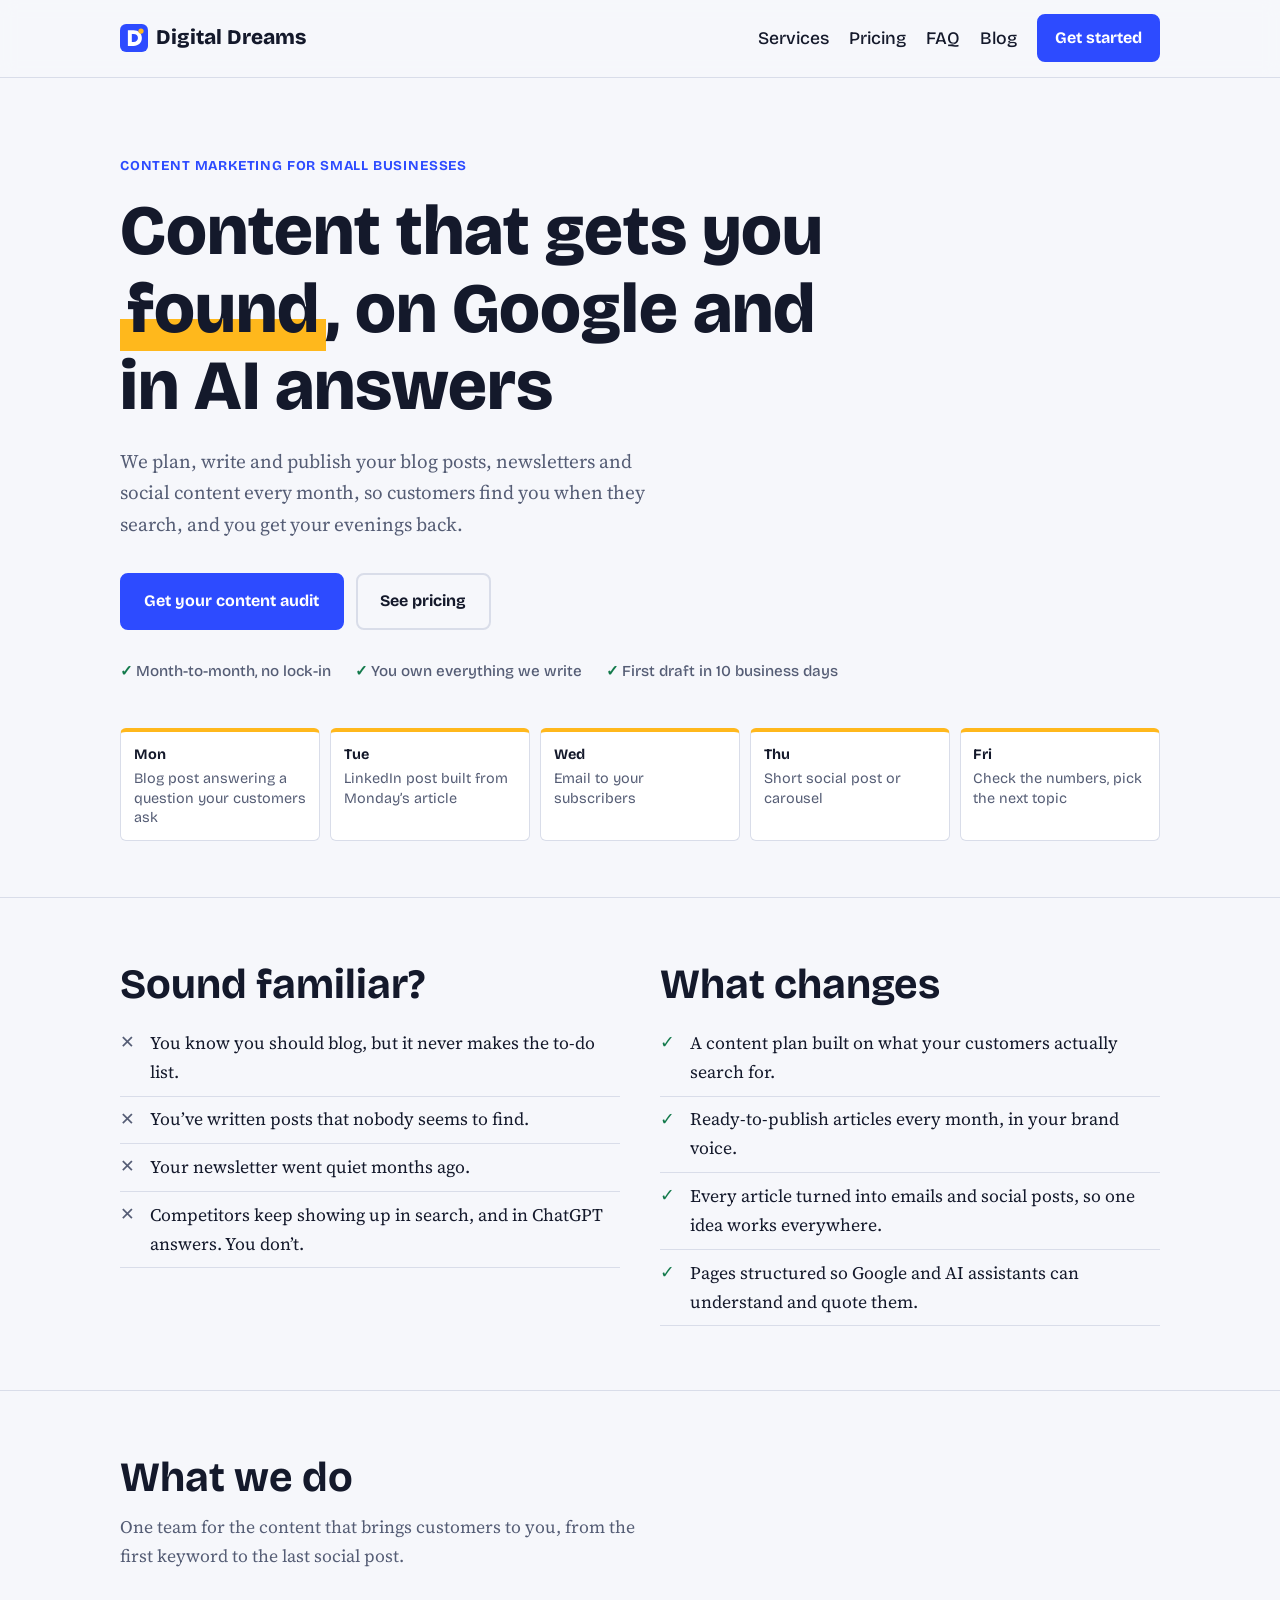
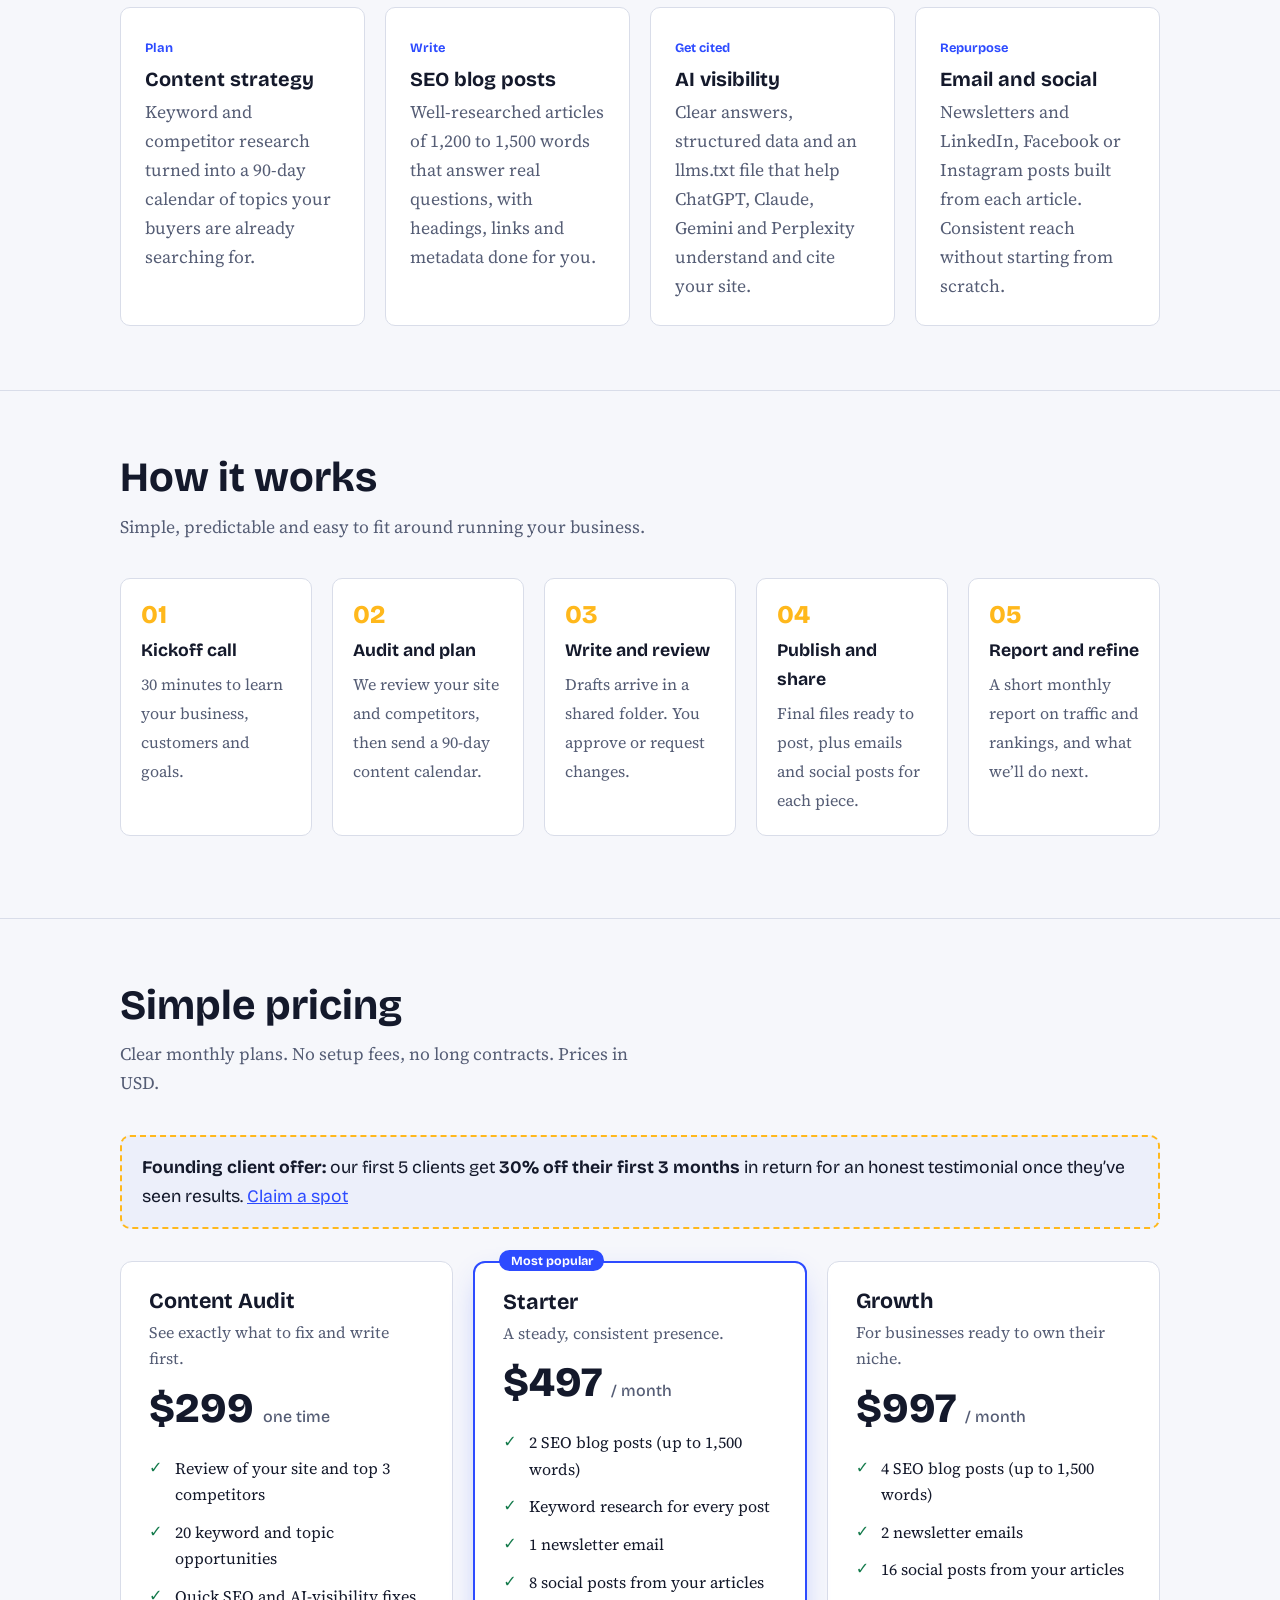
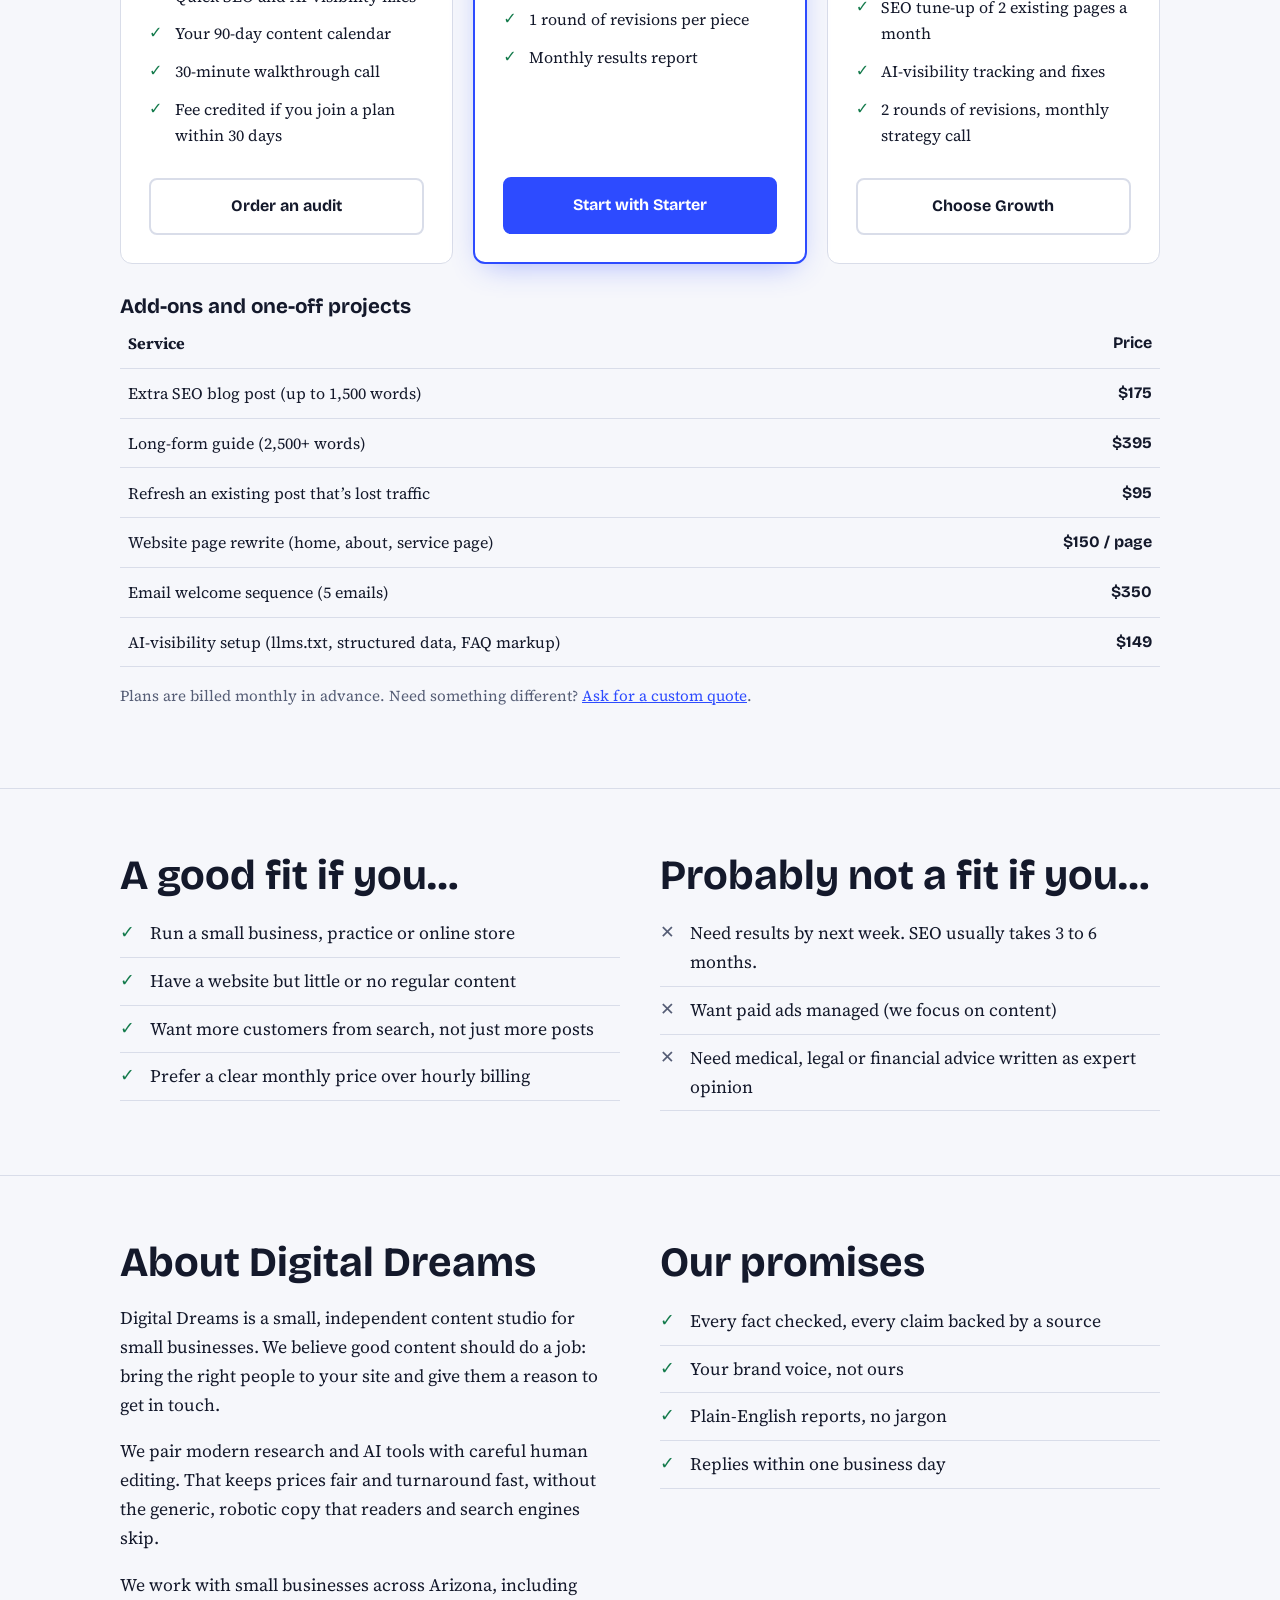
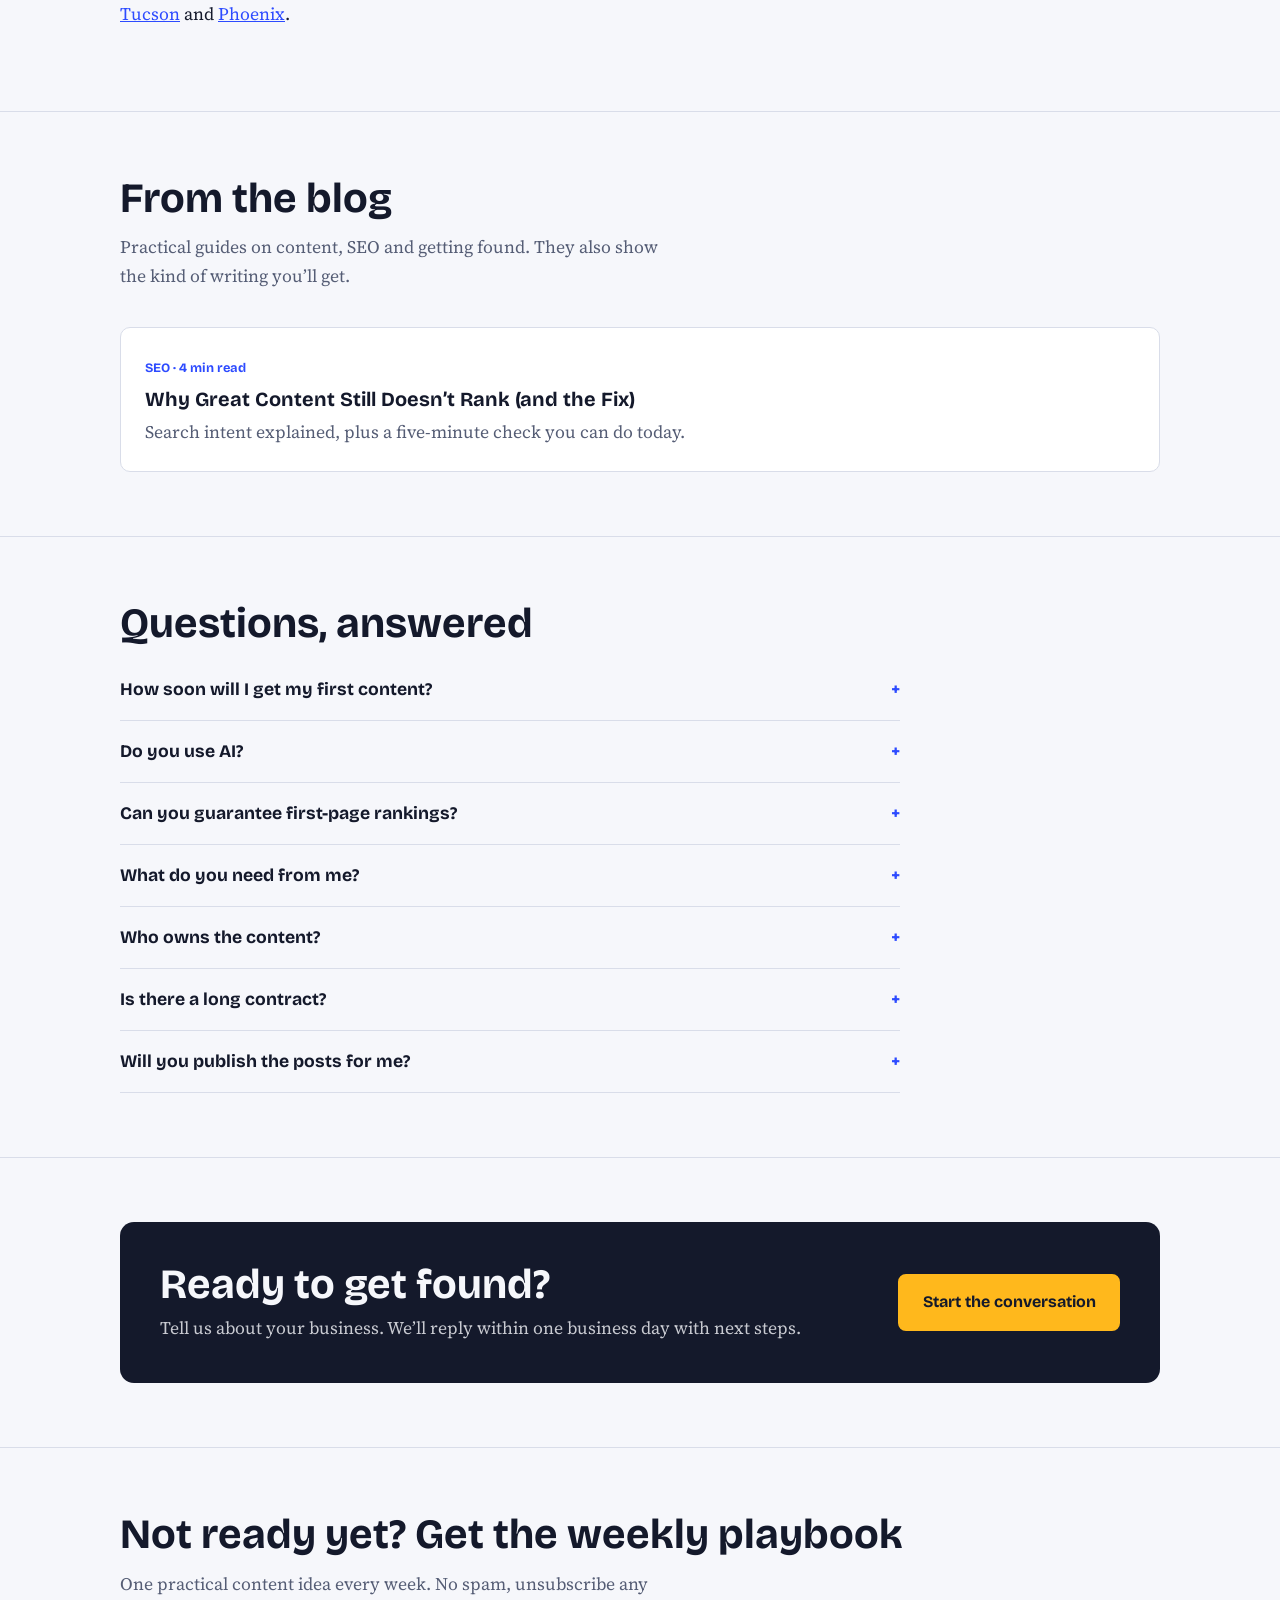
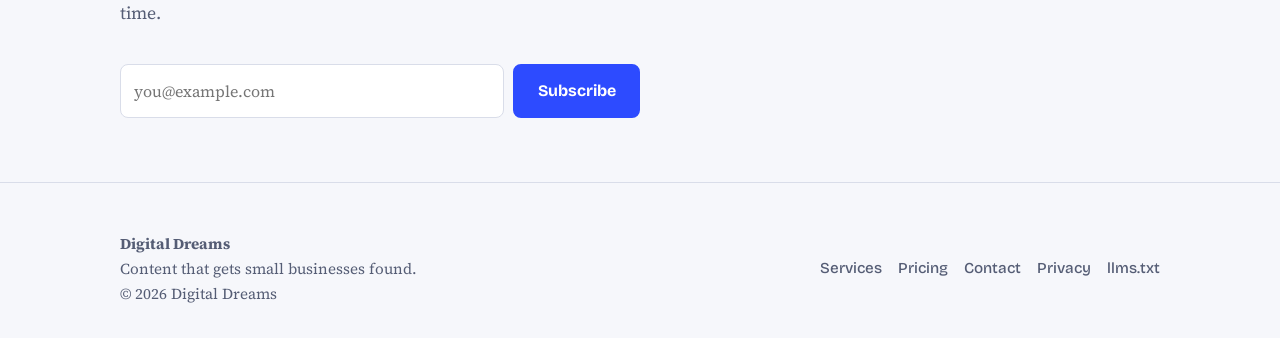
==== commit a69e5707: "Add paragraph about Arizona small business collaborations Added a paragraph about working with small" ====
--- a/index.html
+++ b/index.html
@@ -198,6 +198,8 @@
 <h2>About Digital Dreams</h2>
 <p>Digital Dreams is a small, independent content studio for small businesses. We believe good content should do a job: bring the right people to your site and give them a reason to get in touch.</p>
 <p>We pair modern research and AI tools with careful human editing. That keeps prices fair and turnaround fast, without the generic, robotic copy that readers and search engines skip.</p>
+<p>We work with small businesses across Arizona, including <a href="tucson-content-marketing.html">Tucson</a> and <a href="phoenix-content-marketing.html">Phoenix</a>.</p>
+  
 </div>
 <div>
 <h2>Our promises</h2>
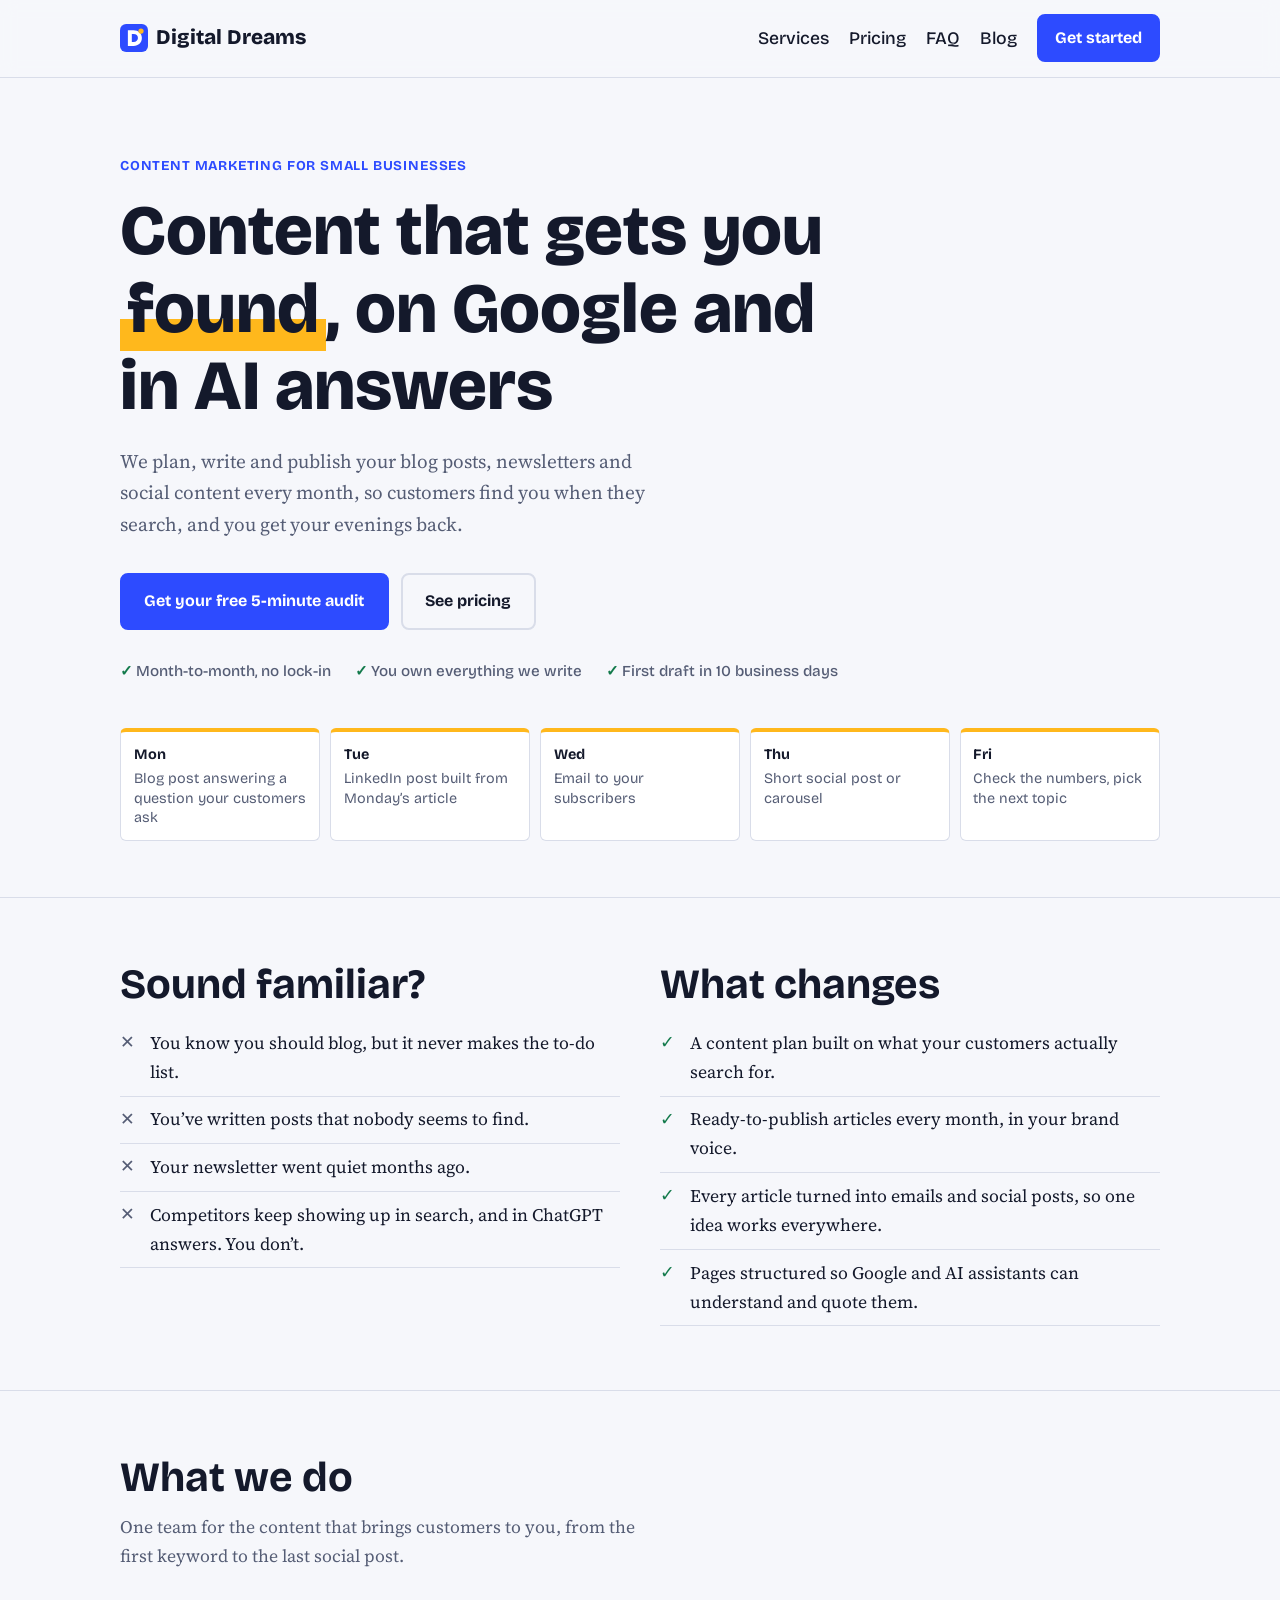
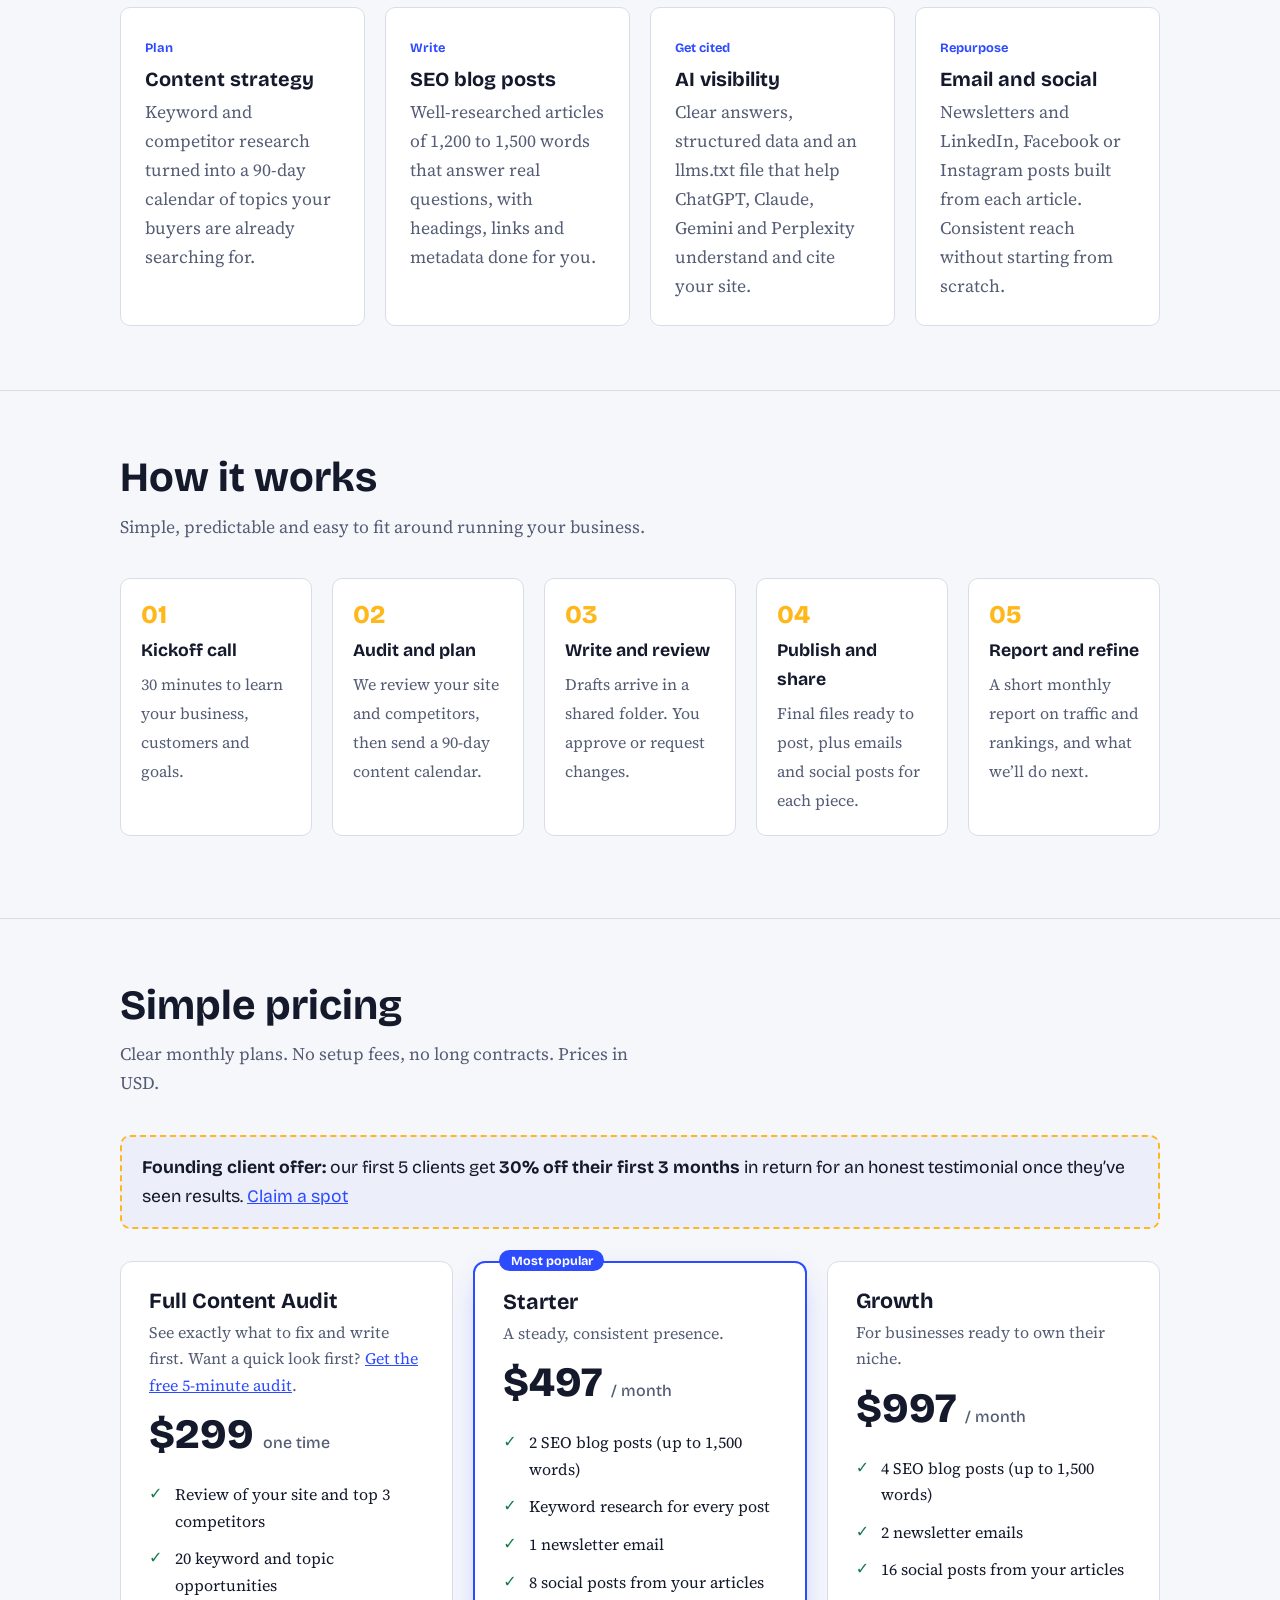
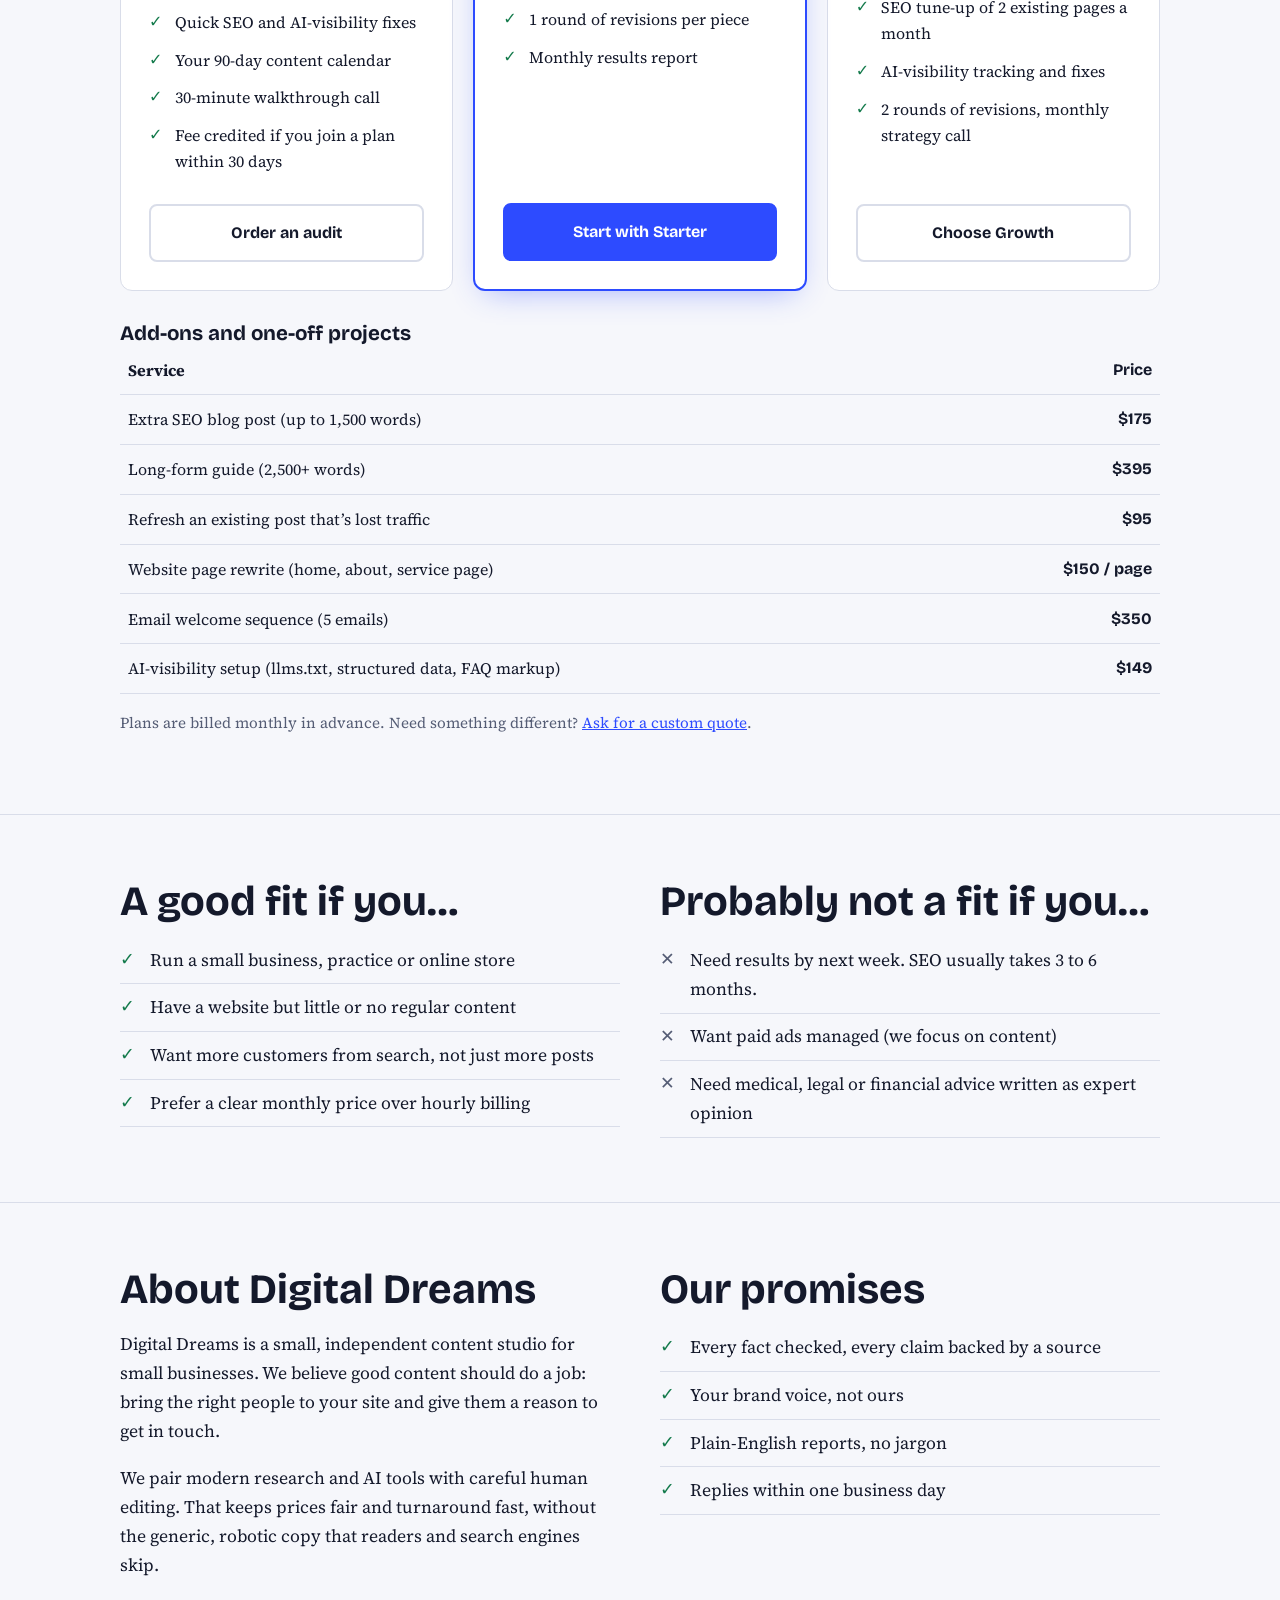
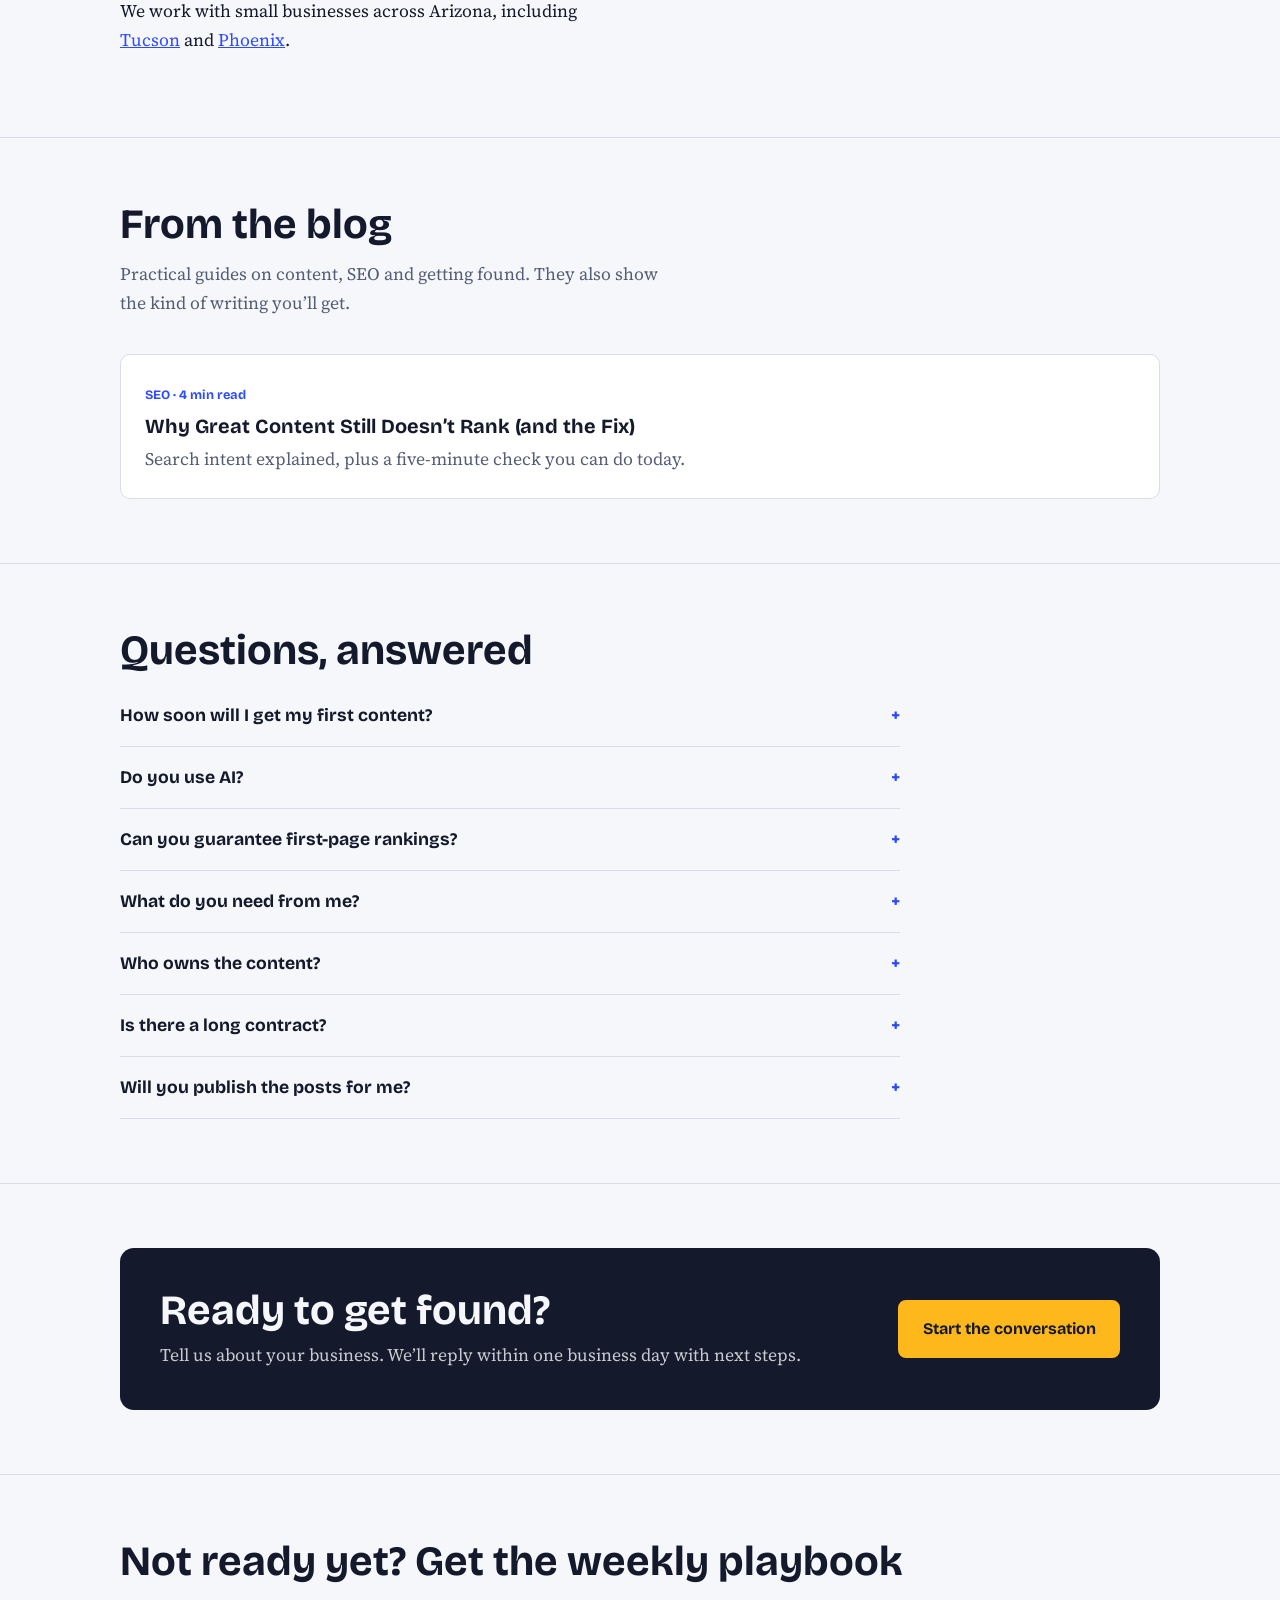
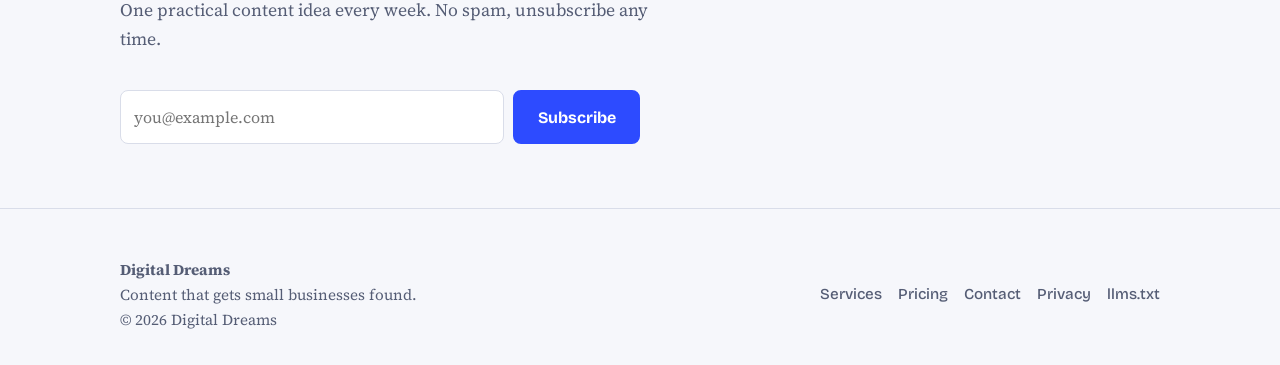
==== commit f460eaac: "Add files via upload" ====
--- a/index.html
+++ b/index.html
@@ -47,7 +47,7 @@
 <h1>Content that gets you <em>found</em>, on Google and in AI answers</h1>
 <p class="lead">We plan, write and publish your blog posts, newsletters and social content every month, so customers find you when they search, and you get your evenings back.</p>
 <div class="actions">
-<a class="btn" href="contact.html?plan=audit">Get your content audit</a>
+<a class="btn" href="audit.html">Get your free 5-minute audit</a>
 <a class="btn ghost" href="#pricing">See pricing</a>
 </div>
 <ul class="trust">
@@ -114,8 +114,8 @@
 <p class="offer"><b>Founding client offer:</b> our first 5 clients get <b>30% off their first 3 months</b> in return for an honest testimonial once they’ve seen results. <a href="contact.html?plan=founding">Claim a spot</a></p>
 <div class="plans">
 <div class="plan">
-<h3>Content Audit</h3>
-<p class="for">See exactly what to fix and write first.</p>
+<h3>Full Content Audit</h3>
+<p class="for">See exactly what to fix and write first. Want a quick look first? <a href="audit.html">Get the free 5-minute audit</a>.</p>
 <div class="price">$299 <small>one time</small></div>
 <ul>
 <li>Review of your site and top 3 competitors</li>
